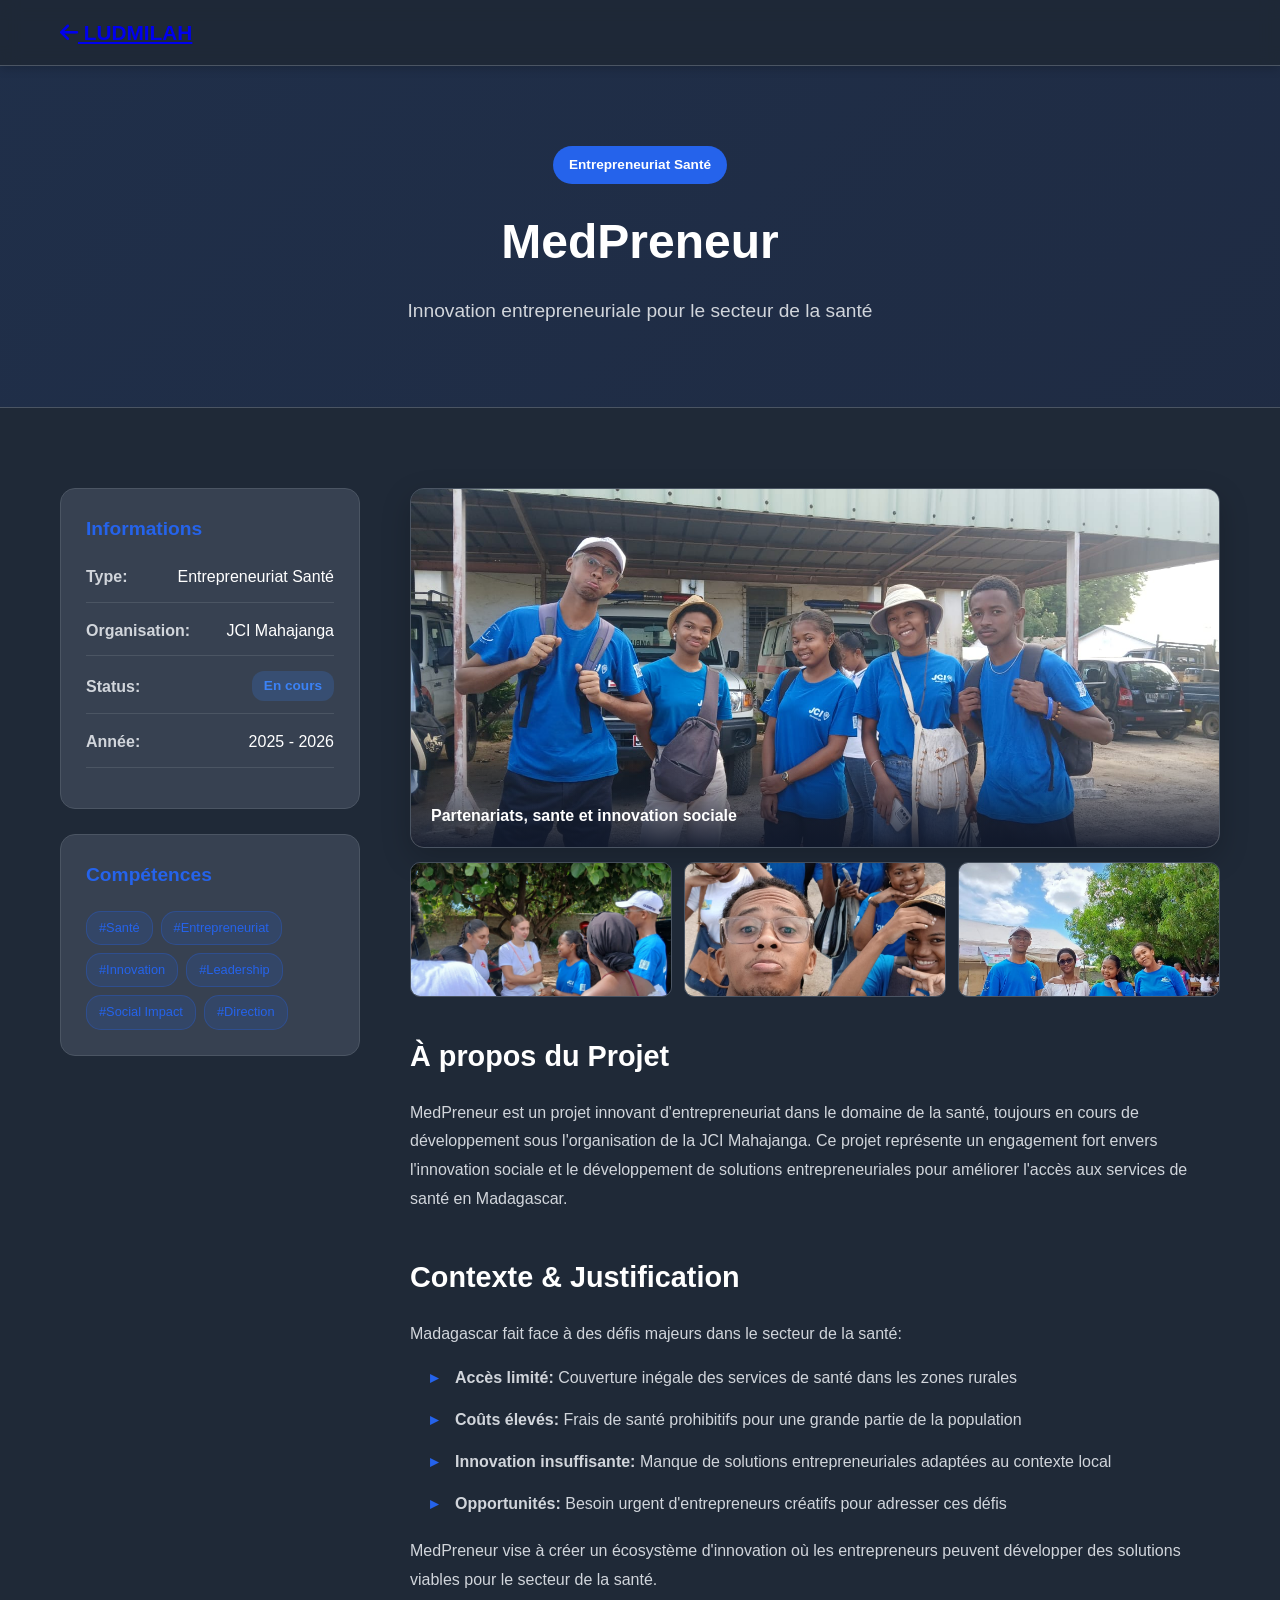
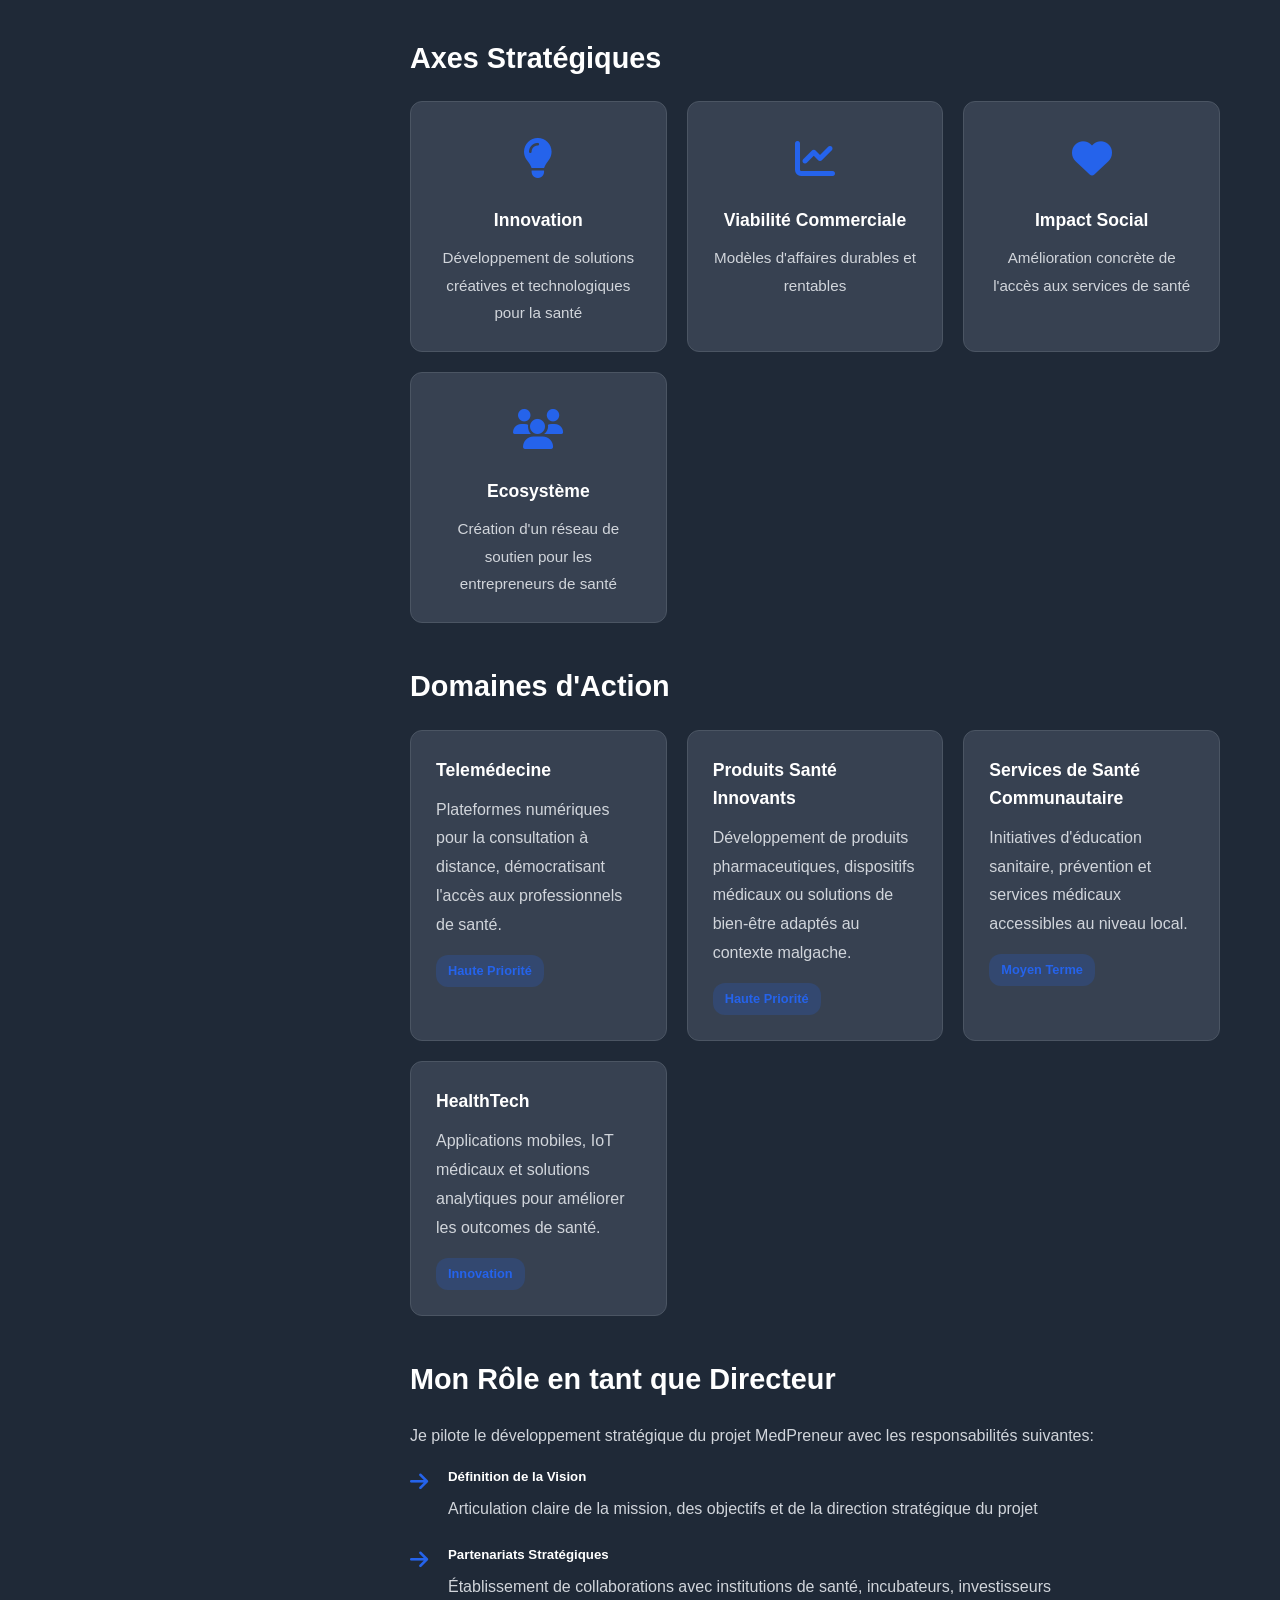
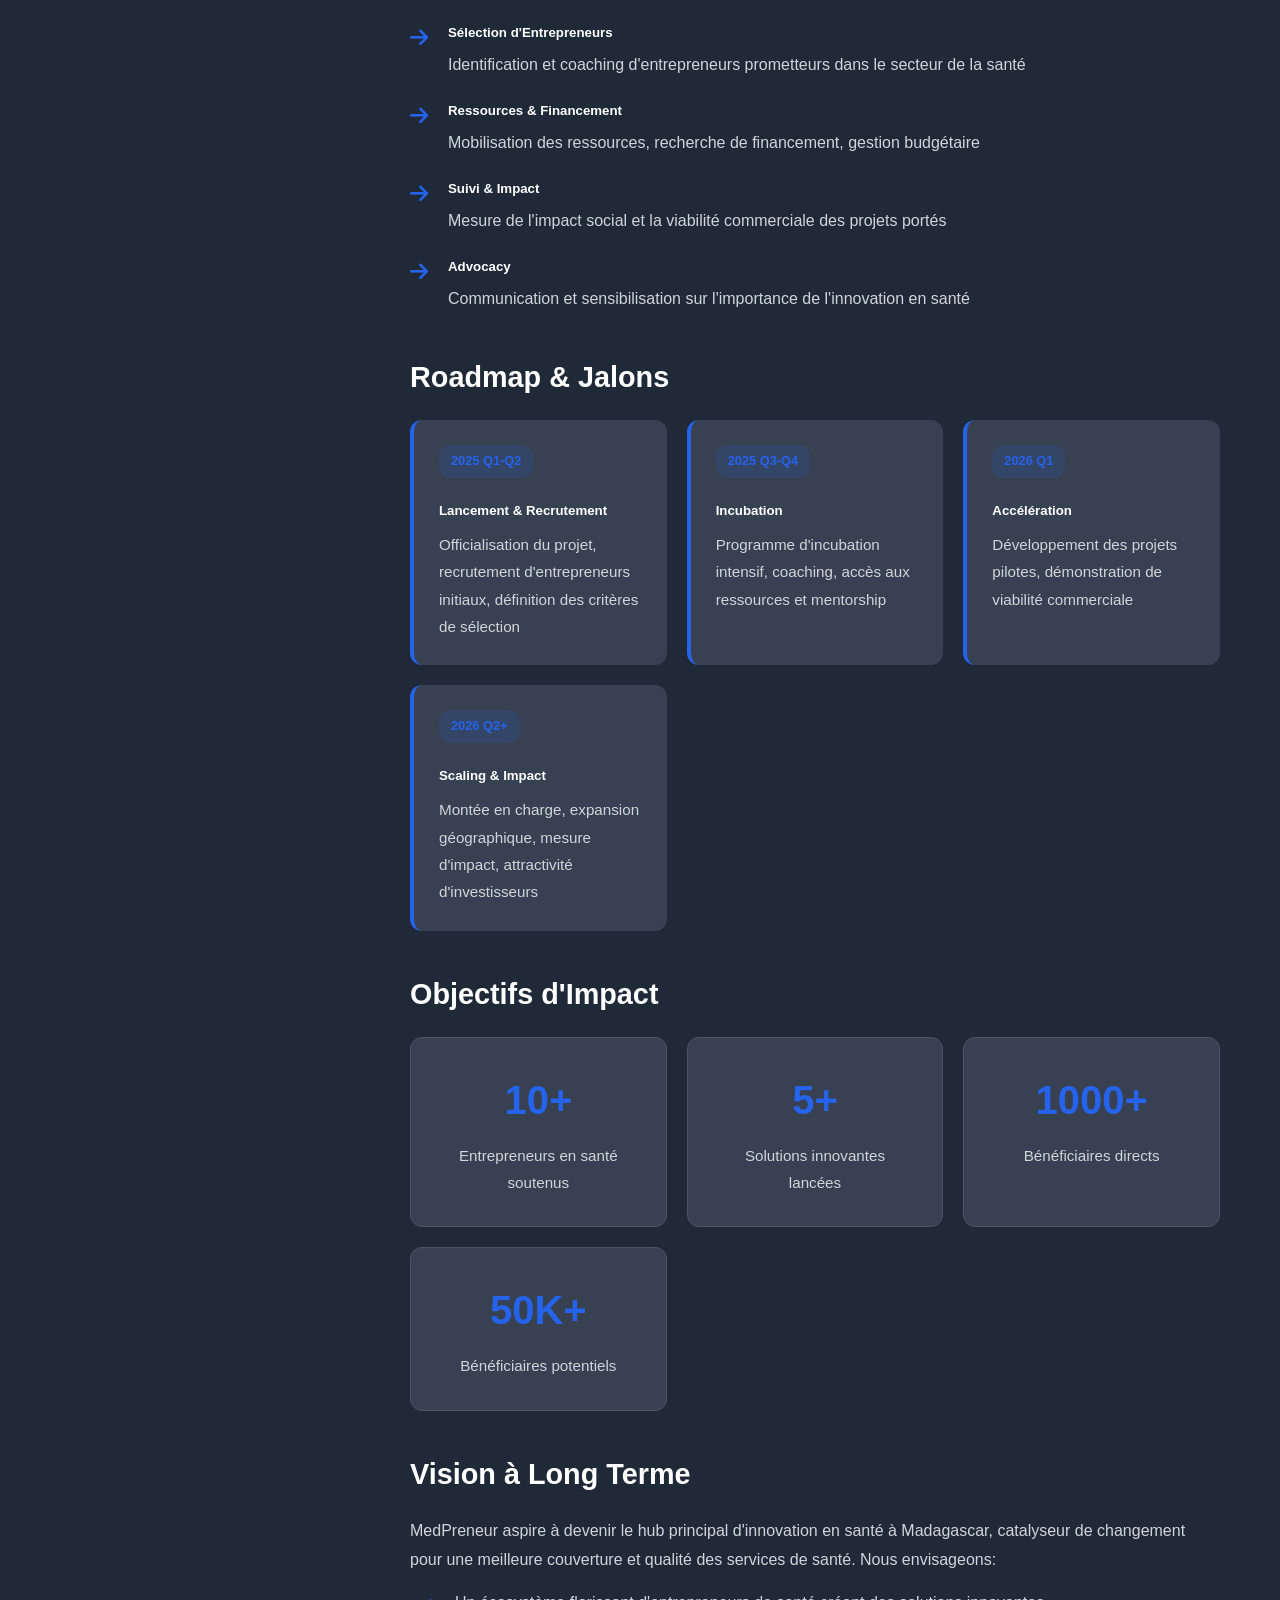
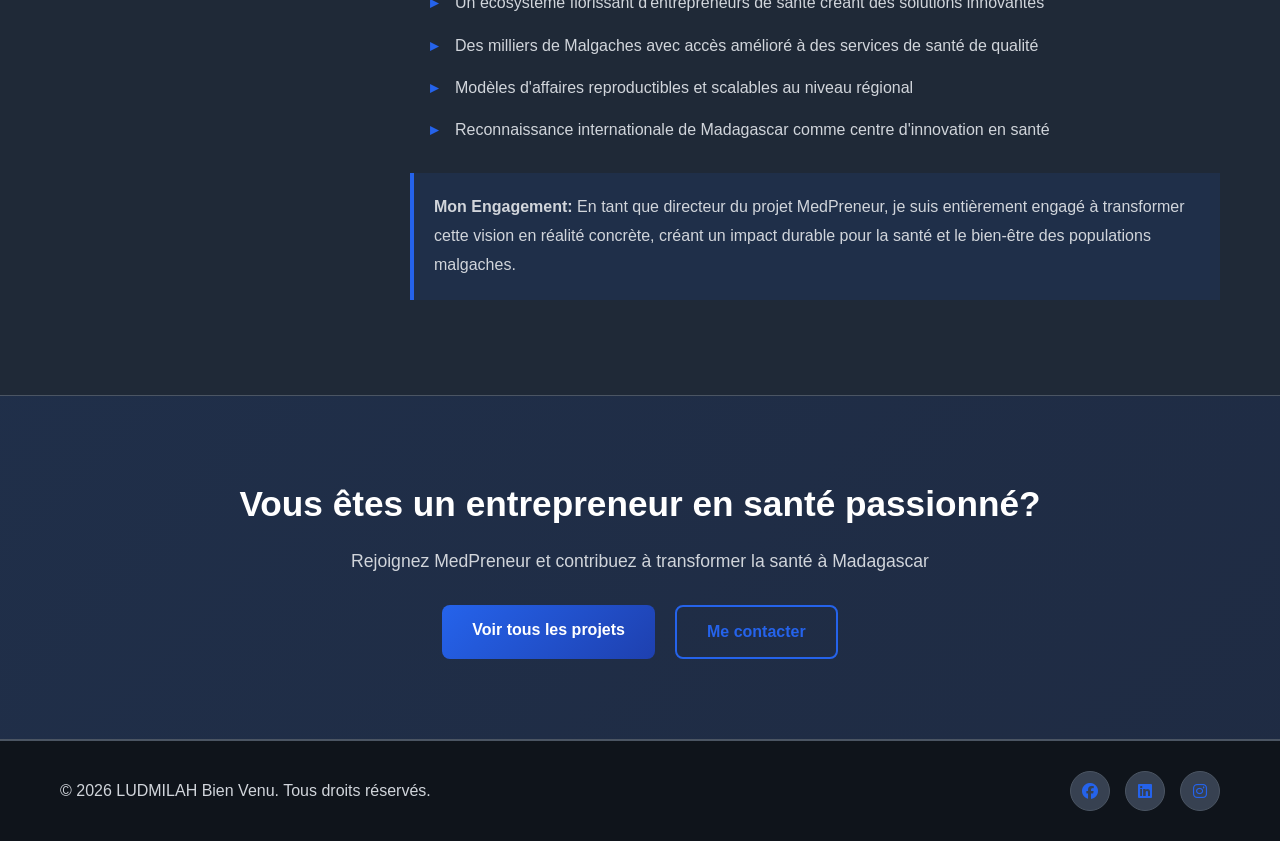
==== project-medpreneur.html @ 802a1208 "upload site" ====
<!DOCTYPE html>
<html lang="fr">
<head>
    <meta charset="UTF-8">
    <meta name="viewport" content="width=device-width, initial-scale=1.0">
    <title>MedPreneur - Portfolio LUDMILAH Bien Venu</title>
    <link rel="stylesheet" href="styles.css">
    <link rel="stylesheet" href="https://cdnjs.cloudflare.com/ajax/libs/font-awesome/6.4.0/css/all.min.css">
</head>
<body>
    <!-- Navigation -->
    <nav class="navbar">
        <div class="navbar-container">
            <div class="navbar-brand">
                <a href="index.html">
                    <i class="fas fa-arrow-left"></i>  LUDMILAH 
                </a>
            </div>
        </div>
    </nav>

    <!-- Hero Section -->
    <section class="project-hero">
        <div class="container">
            <div class="project-header">
                <span class="project-badge">Entrepreneuriat Santé</span>
                <h1>MedPreneur</h1>
                <p class="project-subtitle">Innovation entrepreneuriale pour le secteur de la santé</p>
            </div>
        </div>
    </section>

    <!-- Project Content -->
    <section class="project-content">
        <div class="container">
            <div class="project-main">
                <!-- Sidebar Info -->
                <aside class="project-sidebar">
                    <div class="project-info-card">
                        <h3>Informations</h3>
                        <div class="info-row">
                            <span class="info-label">Type:</span>
                            <span>Entrepreneuriat Santé</span>
                        </div>
                        <div class="info-row">
                            <span class="info-label">Organisation:</span>
                            <span>JCI Mahajanga</span>
                        </div>
                        <div class="info-row">
                            <span class="info-label">Status:</span>
                            <span class="status-badge">En cours</span>
                        </div>
                        <div class="info-row">
                            <span class="info-label">Année:</span>
                            <span>2025 - 2026</span>
                        </div>
                    </div>

                    <div class="project-skills">
                        <h3>Compétences</h3>
                        <div class="skills-tags">
                            <span>#Santé</span>
                            <span>#Entrepreneuriat</span>
                            <span>#Innovation</span>
                            <span>#Leadership</span>
                            <span>#Social Impact</span>
                            <span>#Direction</span>
                        </div>
                    </div>
                </aside>

                <!-- Main Content -->
                <main class="project-main-content">
                    <div class="project-visual-story">
                        <figure class="visual-feature">
                            <img src="images/projects/medpreneur-partners.jpeg" alt="Rencontre de partenaires pour le projet MedPreneur">
                            <figcaption>Partenariats, sante et innovation sociale</figcaption>
                        </figure>
                        <div class="visual-strip">
                            <img src="images/projects/medpreneur-exchange.jpeg" alt="Echange avec des partenaires pour MedPreneur">
                            <img src="images/projects/medpreneur-networking.jpeg" alt="Reseautage professionnel pour MedPreneur">
                            <img src="images/projects/medpreneur-event.jpeg" alt="Contexte evenementiel et partenaires du projet MedPreneur">
                        </div>
                    </div>
                    <h2>À propos du Projet</h2>
                    <p>
                        MedPreneur est un projet innovant d'entrepreneuriat dans le domaine de la santé, toujours en cours 
                        de développement sous l'organisation de la JCI Mahajanga. Ce projet représente un engagement fort envers 
                        l'innovation sociale et le développement de solutions entrepreneuriales pour améliorer l'accès aux services 
                        de santé en Madagascar.
                    </p>

                    <h2 style="margin-top: 40px;">Contexte & Justification</h2>
                    <p>
                        Madagascar fait face à des défis majeurs dans le secteur de la santé:
                    </p>
                    <ul class="context-list">
                        <li><strong>Accès limité:</strong> Couverture inégale des services de santé dans les zones rurales</li>
                        <li><strong>Coûts élevés:</strong> Frais de santé prohibitifs pour une grande partie de la population</li>
                        <li><strong>Innovation insuffisante:</strong> Manque de solutions entrepreneuriales adaptées au contexte local</li>
                        <li><strong>Opportunités:</strong> Besoin urgent d'entrepreneurs créatifs pour adresser ces défis</li>
                    </ul>

                    <p style="margin-top: 20px;">
                        MedPreneur vise à créer un écosystème d'innovation où les entrepreneurs peuvent développer des solutions 
                        viables pour le secteur de la santé.
                    </p>

                    <h2 style="margin-top: 40px;">Axes Stratégiques</h2>
                    <div class="strategic-pillars">
                        <div class="pillar">
                            <div class="pillar-icon">
                                <i class="fas fa-lightbulb"></i>
                            </div>
                            <h4>Innovation</h4>
                            <p>Développement de solutions créatives et technologiques pour la santé</p>
                        </div>
                        <div class="pillar">
                            <div class="pillar-icon">
                                <i class="fas fa-chart-line"></i>
                            </div>
                            <h4>Viabilité Commerciale</h4>
                            <p>Modèles d'affaires durables et rentables</p>
                        </div>
                        <div class="pillar">
                            <div class="pillar-icon">
                                <i class="fas fa-heart"></i>
                            </div>
                            <h4>Impact Social</h4>
                            <p>Amélioration concrète de l'accès aux services de santé</p>
                        </div>
                        <div class="pillar">
                            <div class="pillar-icon">
                                <i class="fas fa-users"></i>
                            </div>
                            <h4>Ecosystème</h4>
                            <p>Création d'un réseau de soutien pour les entrepreneurs de santé</p>
                        </div>
                    </div>

                    <h2 style="margin-top: 40px;">Domaines d'Action</h2>
                    <div class="action-areas">
                        <div class="area-card">
                            <h4>Telemédecine</h4>
                            <p>
                                Plateformes numériques pour la consultation à distance, démocratisant l'accès aux 
                                professionnels de santé.
                            </p>
                            <span class="priority">Haute Priorité</span>
                        </div>
                        <div class="area-card">
                            <h4>Produits Santé Innovants</h4>
                            <p>
                                Développement de produits pharmaceutiques, dispositifs médicaux ou solutions de bien-être 
                                adaptés au contexte malgache.
                            </p>
                            <span class="priority">Haute Priorité</span>
                        </div>
                        <div class="area-card">
                            <h4>Services de Santé Communautaire</h4>
                            <p>
                                Initiatives d'éducation sanitaire, prévention et services médicaux accessibles au niveau local.
                            </p>
                            <span class="priority">Moyen Terme</span>
                        </div>
                        <div class="area-card">
                            <h4>HealthTech</h4>
                            <p>
                                Applications mobiles, IoT médicaux et solutions analytiques pour améliorer les outcomes de santé.
                            </p>
                            <span class="priority">Innovation</span>
                        </div>
                    </div>

                    <h2 style="margin-top: 40px;">Mon Rôle en tant que Directeur</h2>
                    <p>
                        Je pilote le développement stratégique du projet MedPreneur avec les responsabilités suivantes:
                    </p>
                    <div class="responsibility-list">
                        <div class="responsibility-item">
                            <i class="fas fa-arrow-right"></i>
                            <div>
                                <h5>Définition de la Vision</h5>
                                <p>Articulation claire de la mission, des objectifs et de la direction stratégique du projet</p>
                            </div>
                        </div>
                        <div class="responsibility-item">
                            <i class="fas fa-arrow-right"></i>
                            <div>
                                <h5>Partenariats Stratégiques</h5>
                                <p>Établissement de collaborations avec institutions de santé, incubateurs, investisseurs</p>
                            </div>
                        </div>
                        <div class="responsibility-item">
                            <i class="fas fa-arrow-right"></i>
                            <div>
                                <h5>Sélection d'Entrepreneurs</h5>
                                <p>Identification et coaching d'entrepreneurs prometteurs dans le secteur de la santé</p>
                            </div>
                        </div>
                        <div class="responsibility-item">
                            <i class="fas fa-arrow-right"></i>
                            <div>
                                <h5>Ressources & Financement</h5>
                                <p>Mobilisation des ressources, recherche de financement, gestion budgétaire</p>
                            </div>
                        </div>
                        <div class="responsibility-item">
                            <i class="fas fa-arrow-right"></i>
                            <div>
                                <h5>Suivi & Impact</h5>
                                <p>Mesure de l'impact social et la viabilité commerciale des projets portés</p>
                            </div>
                        </div>
                        <div class="responsibility-item">
                            <i class="fas fa-arrow-right"></i>
                            <div>
                                <h5>Advocacy</h5>
                                <p>Communication et sensibilisation sur l'importance de l'innovation en santé</p>
                            </div>
                        </div>
                    </div>

                    <h2 style="margin-top: 40px;">Roadmap & Jalons</h2>
                    <div class="roadmap-timeline">
                        <div class="roadmap-item">
                            <span class="roadmap-period">2025 Q1-Q2</span>
                            <h5>Lancement & Recrutement</h5>
                            <p>Officialisation du projet, recrutement d'entrepreneurs initiaux, définition des critères de sélection</p>
                        </div>
                        <div class="roadmap-item">
                            <span class="roadmap-period">2025 Q3-Q4</span>
                            <h5>Incubation</h5>
                            <p>Programme d'incubation intensif, coaching, accès aux ressources et mentorship</p>
                        </div>
                        <div class="roadmap-item">
                            <span class="roadmap-period">2026 Q1</span>
                            <h5>Accélération</h5>
                            <p>Développement des projets pilotes, démonstration de viabilité commerciale</p>
                        </div>
                        <div class="roadmap-item">
                            <span class="roadmap-period">2026 Q2+</span>
                            <h5>Scaling & Impact</h5>
                            <p>Montée en charge, expansion géographique, mesure d'impact, attractivité d'investisseurs</p>
                        </div>
                    </div>

                    <h2 style="margin-top: 40px;">Objectifs d'Impact</h2>
                    <div class="impact-metrics">
                        <div class="metric">
                            <div class="metric-number">10+</div>
                            <p>Entrepreneurs en santé soutenus</p>
                        </div>
                        <div class="metric">
                            <div class="metric-number">5+</div>
                            <p>Solutions innovantes lancées</p>
                        </div>
                        <div class="metric">
                            <div class="metric-number">1000+</div>
                            <p>Bénéficiaires directs</p>
                        </div>
                        <div class="metric">
                            <div class="metric-number">50K+</div>
                            <p>Bénéficiaires potentiels</p>
                        </div>
                    </div>

                    <h2 style="margin-top: 40px;">Vision à Long Terme</h2>
                    <p>
                        MedPreneur aspire à devenir le hub principal d'innovation en santé à Madagascar, catalyseur de changement 
                        pour une meilleure couverture et qualité des services de santé. Nous envisageons:
                    </p>
                    <ul class="vision-list">
                        <li>Un écosystème florissant d'entrepreneurs de santé créant des solutions innovantes</li>
                        <li>Des milliers de Malgaches avec accès amélioré à des services de santé de qualité</li>
                        <li>Modèles d'affaires reproductibles et scalables au niveau régional</li>
                        <li>Reconnaissance internationale de Madagascar comme centre d'innovation en santé</li>
                    </ul>

                    <p style="margin-top: 30px; padding: 20px; background: rgba(37, 99, 235, 0.1); border-left: 4px solid #2563eb;">
                        <strong>Mon Engagement:</strong> En tant que directeur du projet MedPreneur, je suis entièrement 
                        engagé à transformer cette vision en réalité concrète, créant un impact durable pour la santé 
                        et le bien-être des populations malgaches.
                    </p>
                </main>
            </div>
        </div>
    </section>

    <!-- Call to Action -->
    <section class="cta-section">
        <div class="container">
            <h2>Vous êtes un entrepreneur en santé passionné?</h2>
            <p>Rejoignez MedPreneur et contribuez à transformer la santé à Madagascar</p>
            <div class="cta-buttons">
                <a href="index.html#projects" class="btn btn-primary">Voir tous les projets</a>
                <a href="index.html#contact" class="btn btn-secondary">Me contacter</a>
            </div>
        </div>
    </section>

    <!-- Footer -->
    <footer class="footer">
        <div class="container">
            <p>&copy; 2026 LUDMILAH Bien Venu. Tous droits réservés.</p>
            <div class="footer-socials">
                <a href="https://facebook.com" target="_blank"><i class="fab fa-facebook"></i></a>
                <a href="https://linkedin.com" target="_blank"><i class="fab fa-linkedin"></i></a>
                <a href="https://instagram.com" target="_blank"><i class="fab fa-instagram"></i></a>
            </div>
        </div>
    </section>

    <script src="script.js"></script>
</body>
</html>
---- styles.css ----
/* ===== Variables CSS ===== */
:root {
    --primary-color: #2563eb;
    --secondary-color: #1e40af;
    --accent-color: #3b82f6;
    --dark-bg: #1f2937;
    --card-bg: #374151;
    --light-bg: #f3f4f6;
    --text-primary: #ffffff;
    --text-secondary: #d1d5db;
    --border-color: #4b5563;
    --shadow: 0 10px 30px rgba(0, 0, 0, 0.2);
}

/* ===== Reset & Global Styles ===== */
* {
    margin: 0;
    padding: 0;
    box-sizing: border-box;
}

html {
    scroll-behavior: smooth;
}

body {
    font-family: 'Segoe UI', Tahoma, Geneva, Verdana, sans-serif;
    background-color: var(--dark-bg);
    color: var(--text-primary);
    line-height: 1.6;
}

.container {
    max-width: 1200px;
    margin: 0 auto;
    padding: 0 20px;
}

/* ===== Navbar ===== */
.navbar {
    position: sticky;
    top: 0;
    background: rgba(31, 41, 55, 0.95);
    backdrop-filter: blur(10px);
    border-bottom: 1px solid var(--border-color);
    z-index: 1000;
    box-shadow: 0 2px 10px rgba(0, 0, 0, 0.2);
}

.navbar-container {
    max-width: 1200px;
    margin: 0 auto;
    padding: 1rem 20px;
    display: flex;
    justify-content: space-between;
    align-items: center;
}

.navbar-brand {
    display: flex;
    align-items: center;
    gap: 10px;
    font-size: 1.3rem;
    font-weight: 700;
    color: var(--text-primary);
    text-decoration: none;
}

.logo {
    width: 40px;
    height: 40px;
    border-radius: 50%;
    background: linear-gradient(135deg, var(--primary-color), var(--secondary-color));
}

.nav-menu {
    display: flex;
    list-style: none;
    gap: 2rem;
}

.nav-link {
    color: var(--text-secondary);
    text-decoration: none;
    transition: color 0.3s ease;
    font-weight: 500;
}

.nav-link:hover {
    color: var(--primary-color);
}

.hamburger {
    display: none;
    flex-direction: column;
    background: none;
    border: none;
    cursor: pointer;
    gap: 5px;
}

.hamburger span {
    width: 25px;
    height: 3px;
    background-color: var(--text-primary);
    border-radius: 2px;
    transition: 0.3s;
}

/* ===== Hero Section ===== */
.hero {
    padding: 100px 20px;
    background: linear-gradient(135deg, rgba(37, 99, 235, 0.1), rgba(30, 64, 175, 0.1));
    border-bottom: 1px solid var(--border-color);
}

.hero-container {
    max-width: 1200px;
    margin: 0 auto;
    display: grid;
    grid-template-columns: 1fr 1fr;
    gap: 40px;
    align-items: center;
}

.hero-content h1 {
    font-size: 3.5rem;
    font-weight: 700;
    margin-bottom: 15px;
    background: linear-gradient(135deg, var(--primary-color), var(--secondary-color));
    -webkit-background-clip: text;
    -webkit-text-fill-color: transparent;
    background-clip: text;
}

.hero-subtitle {
    font-size: 1.3rem;
    color: var(--text-secondary);
    margin-bottom: 30px;
}

.hero-image img {
    width: 100%;
    max-width: 400px;
    border-radius: 20px;
    box-shadow: var(--shadow);
    border: 2px solid var(--border-color);
}

/* ===== Buttons ===== */
.btn {
    padding: 12px 30px;
    border: none;
    border-radius: 8px;
    font-size: 1rem;
    font-weight: 600;
    cursor: pointer;
    transition: all 0.3s ease;
    display: inline-block;
    text-decoration: none;
}

.btn-primary {
    background: linear-gradient(135deg, var(--primary-color), var(--secondary-color));
    color: white;
}

.btn-primary:hover {
    transform: translateY(-3px);
    box-shadow: 0 10px 20px rgba(168, 85, 247, 0.3);
}

.btn-secondary {
    background: transparent;
    border: 2px solid var(--primary-color);
    color: var(--primary-color);
}

.btn-secondary:hover {
    background: var(--primary-color);
    color: white;
}

/* ===== About Section ===== */
.about {
    padding: 80px 20px;
    background-color: var(--dark-bg);
}

.about-wrapper {
    display: grid;
    grid-template-columns: 1fr 1fr;
    gap: 50px;
    align-items: center;
}

.section-title {
    font-size: 2.5rem;
    font-weight: 700;
    margin-bottom: 30px;
    background: linear-gradient(135deg, var(--primary-color), var(--secondary-color));
    -webkit-background-clip: text;
    -webkit-text-fill-color: transparent;
    background-clip: text;
}

.about-text {
    color: var(--text-secondary);
    margin-bottom: 20px;
    font-size: 1.05rem;
    line-height: 1.8;
}

.contact-info {
    margin: 30px 0;
}

.info-item {
    display: flex;
    align-items: center;
    gap: 15px;
    margin-bottom: 15px;
    color: var(--text-secondary);
}

.info-item i {
    font-size: 1.3rem;
    color: var(--primary-color);
    width: 30px;
}

.social-links {
    display: flex;
    gap: 15px;
    margin-top: 30px;
}

.social-links a {
    width: 50px;
    height: 50px;
    border-radius: 50%;
    background: var(--card-bg);
    display: flex;
    align-items: center;
    justify-content: center;
    color: var(--primary-color);
    text-decoration: none;
    border: 2px solid var(--border-color);
    transition: all 0.3s ease;
    font-size: 1.2rem;
}

.social-links a:hover {
    background: var(--primary-color);
    color: white;
    border-color: var(--primary-color);
    transform: translateY(-5px);
}

.about-image img {
    width: 100%;
    border-radius: 20px;
    box-shadow: var(--shadow);
    border: 2px solid var(--border-color);
}

/* ===== Experience Section ===== */
.experience {
    padding: 80px 20px;
    background: linear-gradient(135deg, rgba(37, 99, 235, 0.05), rgba(30, 64, 175, 0.05));
    border-top: 1px solid var(--border-color);
    border-bottom: 1px solid var(--border-color);
}

.experience-grid {
    display: grid;
    grid-template-columns: repeat(auto-fit, minmax(350px, 1fr));
    gap: 30px;
}

.experience-card {
    background: var(--card-bg);
    padding: 30px;
    border-radius: 15px;
    border: 1px solid var(--border-color);
    transition: all 0.3s ease;
}

.experience-card:hover {
    transform: translateY(-10px);
    box-shadow: var(--shadow);
    border-color: var(--primary-color);
}

.experience-header {
    display: flex;
    justify-content: space-between;
    align-items: flex-start;
    margin-bottom: 15px;
}

.experience-card h3 {
    font-size: 1.3rem;
    margin-bottom: 10px;
}

.badge {
    background: var(--primary-color);
    color: white;
    padding: 5px 12px;
    border-radius: 20px;
    font-size: 0.85rem;
    font-weight: 600;
}

.experience-description {
    color: var(--text-secondary);
    margin-bottom: 20px;
    line-height: 1.6;
}

.section-intro {
    max-width: 780px;
    color: var(--text-secondary);
    margin: -12px 0 42px;
    font-size: 1.05rem;
    line-height: 1.8;
}

.experience-timeline {
    position: relative;
    display: grid;
    gap: 24px;
    padding-left: 30px;
}

.experience-timeline::before {
    content: '';
    position: absolute;
    top: 12px;
    bottom: 12px;
    left: 24px;
    width: 2px;
    background: linear-gradient(180deg, var(--primary-color), rgba(59, 130, 246, 0.1));
}

.timeline-card {
    position: relative;
    display: grid;
    grid-template-columns: 58px 1fr;
    gap: 22px;
    align-items: start;
}

.timeline-icon {
    width: 58px;
    height: 58px;
    border-radius: 16px;
    display: flex;
    align-items: center;
    justify-content: center;
    color: white;
    background: linear-gradient(135deg, var(--primary-color), var(--secondary-color));
    border: 1px solid rgba(255, 255, 255, 0.16);
    box-shadow: 0 12px 28px rgba(37, 99, 235, 0.24);
    position: relative;
    z-index: 1;
}

.timeline-icon i {
    font-size: 1.25rem;
}

.timeline-body {
    background: linear-gradient(145deg, rgba(55, 65, 81, 0.98), rgba(31, 41, 55, 0.92));
    border: 1px solid rgba(255, 255, 255, 0.08);
    border-radius: 14px;
    padding: 26px;
    box-shadow: 0 18px 44px rgba(0, 0, 0, 0.18);
    transition: transform 0.3s ease, border-color 0.3s ease, box-shadow 0.3s ease;
}

.timeline-card.featured .timeline-body {
    border-color: rgba(59, 130, 246, 0.45);
    background: linear-gradient(145deg, rgba(37, 99, 235, 0.18), rgba(55, 65, 81, 0.96));
}

.timeline-card:hover .timeline-body {
    transform: translateY(-6px);
    border-color: var(--primary-color);
    box-shadow: var(--shadow);
}

.timeline-topline {
    display: flex;
    align-items: center;
    justify-content: space-between;
    gap: 12px;
    flex-wrap: wrap;
    margin-bottom: 12px;
}

.timeline-body h3 {
    font-size: 1.28rem;
    margin-bottom: 10px;
    color: var(--text-primary);
}

.timeline-body p {
    color: var(--text-secondary);
    margin-bottom: 14px;
}

.timeline-body ul {
    list-style: none;
    display: grid;
    gap: 9px;
}

.timeline-body li {
    color: var(--text-secondary);
    padding-left: 24px;
    position: relative;
}

.timeline-body li::before {
    content: '';
    position: absolute;
    left: 0;
    top: 10px;
    width: 8px;
    height: 8px;
    border-radius: 50%;
    background: var(--primary-color);
    box-shadow: 0 0 0 4px rgba(37, 99, 235, 0.14);
}

.leadership-panel {
    margin-top: 46px;
    padding: 30px;
    border-radius: 16px;
    background: linear-gradient(135deg, rgba(15, 23, 42, 0.45), rgba(37, 99, 235, 0.12));
    border: 1px solid rgba(255, 255, 255, 0.08);
}

.panel-heading {
    display: flex;
    justify-content: space-between;
    align-items: end;
    gap: 24px;
    margin-bottom: 24px;
}

.eyebrow {
    display: inline-block;
    color: var(--primary-color);
    font-size: 0.82rem;
    font-weight: 800;
    text-transform: uppercase;
    letter-spacing: 0.06em;
    margin-bottom: 8px;
}

.panel-heading h3 {
    font-size: 1.55rem;
    color: var(--text-primary);
}

.leadership-cards {
    display: grid;
    grid-template-columns: repeat(auto-fit, minmax(260px, 1fr));
    gap: 18px;
}

.leadership-item {
    background: rgba(55, 65, 81, 0.86);
    border: 1px solid var(--border-color);
    border-radius: 14px;
    padding: 24px;
    transition: transform 0.3s ease, border-color 0.3s ease, background 0.3s ease;
}

.leadership-item:hover {
    transform: translateY(-6px);
    border-color: var(--primary-color);
    background: rgba(55, 65, 81, 1);
}

.leadership-item i {
    color: var(--primary-color);
    font-size: 1.7rem;
    margin-bottom: 16px;
}

.leadership-item span {
    display: inline-block;
    color: var(--accent-color);
    font-weight: 700;
    font-size: 0.86rem;
    margin-bottom: 8px;
}

.leadership-item h4 {
    color: var(--text-primary);
    font-size: 1.05rem;
    margin-bottom: 10px;
}

.leadership-item p {
    color: var(--text-secondary);
    font-size: 0.95rem;
}

.skills {
    display: flex;
    flex-wrap: wrap;
    gap: 8px;
}

.skill {
    background: rgba(168, 85, 247, 0.1);
    color: var(--primary-color);
    padding: 6px 12px;
    border-radius: 20px;
    font-size: 0.85rem;
    border: 1px solid rgba(168, 85, 247, 0.3);
}

/* ===== Projects Section ===== */
.projects {
    padding: 80px 20px;
    background-color: var(--dark-bg);
}

.projects-grid {
    display: grid;
    grid-template-columns: repeat(auto-fit, minmax(350px, 1fr));
    gap: 30px;
}

.project-card {
    background: var(--card-bg);
    border-radius: 15px;
    overflow: hidden;
    border: 1px solid var(--border-color);
    transition: all 0.3s ease;
}

.project-card:hover {
    transform: translateY(-10px);
    box-shadow: var(--shadow);
    border-color: var(--primary-color);
}

.project-media {
    padding: 14px 14px 0;
}

.project-image {
    position: relative;
    width: 100%;
    overflow: hidden;
    margin: 0;
    border-radius: 12px;
    background: rgba(15, 23, 42, 0.55);
}

.project-image-main {
    height: 220px;
}

.project-image img,
.project-gallery img {
    width: 100%;
    height: 100%;
    object-fit: cover;
    transition: transform 0.3s ease;
}

.project-image figcaption {
    position: absolute;
    left: 0;
    right: 0;
    bottom: 0;
    padding: 38px 16px 14px;
    background: linear-gradient(180deg, transparent, rgba(15, 23, 42, 0.9));
    color: #fff;
    font-size: 0.85rem;
    font-weight: 700;
    letter-spacing: 0;
}

.project-gallery {
    display: grid;
    grid-template-columns: repeat(2, minmax(0, 1fr));
    gap: 10px;
    margin-top: 10px;
}

.project-gallery img {
    display: block;
    height: 84px;
    border-radius: 10px;
    border: 1px solid rgba(255, 255, 255, 0.12);
}

.project-card:hover .project-image img,
.project-card:hover .project-gallery img {
    transform: scale(1.05);
}

.project-card .project-content {
    padding: 25px;
}

.project-content h3 {
    font-size: 1.5rem;
    margin-bottom: 8px;
}

.project-category {
    color: var(--primary-color);
    font-size: 0.9rem;
    font-weight: 600;
    margin-bottom: 12px;
}

.project-description {
    color: var(--text-secondary);
    margin-bottom: 15px;
    line-height: 1.6;
}

.project-tags {
    display: flex;
    flex-wrap: wrap;
    gap: 8px;
    margin-bottom: 15px;
}

.project-tags span {
    background: rgba(168, 85, 247, 0.1);
    color: var(--primary-color);
    padding: 5px 10px;
    border-radius: 15px;
    font-size: 0.8rem;
    border: 1px solid rgba(168, 85, 247, 0.3);
}

/* ===== Skills Section ===== */
.skills-section {
    padding: 80px 20px;
    background: linear-gradient(135deg, rgba(37, 99, 235, 0.05), rgba(30, 64, 175, 0.05));
    border-top: 1px solid var(--border-color);
}

.skills-grid {
    display: grid;
    grid-template-columns: repeat(auto-fit, minmax(250px, 1fr));
    gap: 30px;
}

.premium-skills {
    display: grid;
    grid-template-columns: repeat(auto-fit, minmax(240px, 1fr));
    gap: 20px;
}

.skill-category {
    background: var(--card-bg);
    padding: 25px;
    border-radius: 15px;
    border: 1px solid var(--border-color);
    transition: all 0.3s ease;
}

.skill-category:hover {
    transform: translateY(-5px);
    border-color: var(--primary-color);
    box-shadow: 0 16px 36px rgba(0, 0, 0, 0.18);
}

.skill-category > i {
    width: 46px;
    height: 46px;
    border-radius: 14px;
    display: flex;
    align-items: center;
    justify-content: center;
    color: white;
    background: linear-gradient(135deg, var(--primary-color), var(--secondary-color));
    margin-bottom: 16px;
    font-size: 1.1rem;
}

.skill-category h3 {
    color: var(--primary-color);
    margin-bottom: 15px;
    font-size: 1.2rem;
}

.skill-category p {
    color: var(--text-secondary);
    line-height: 1.7;
}

.skill-category ul {
    list-style: none;
}

.skill-category li {
    color: var(--text-secondary);
    margin-bottom: 10px;
    padding-left: 20px;
    position: relative;
}

.skill-category li:before {
    content: "✓";
    position: absolute;
    left: 0;
    color: var(--primary-color);
    font-weight: bold;
}

/* ===== Contact Section ===== */
.contact {
    padding: 80px 20px;
    background: linear-gradient(135deg, rgba(37, 99, 235, 0.1), rgba(30, 64, 175, 0.1));
    border-top: 1px solid var(--border-color);
}

.contact-wrapper {
    display: grid;
    grid-template-columns: 1fr 1fr;
    gap: 40px;
}

.contact-info-box {
    background: var(--card-bg);
    padding: 30px;
    border-radius: 15px;
    border: 1px solid var(--border-color);
}

.contact-info-box h3 {
    font-size: 1.5rem;
    margin-bottom: 25px;
    color: var(--text-primary);
}

.contact-item {
    display: flex;
    gap: 15px;
    margin-bottom: 25px;
}

.contact-item i {
    font-size: 1.5rem;
    color: var(--primary-color);
    width: 40px;
    text-align: center;
    flex-shrink: 0;
}

.contact-item h4 {
    color: var(--text-primary);
    margin-bottom: 5px;
}

.contact-item p {
    color: var(--text-secondary);
}

.contact-item a {
    color: var(--primary-color);
    text-decoration: none;
    transition: color 0.3s ease;
}

.contact-item a:hover {
    color: var(--secondary-color);
}

.contact-form {
    display: flex;
    flex-direction: column;
    gap: 15px;
}

.contact-form input,
.contact-form textarea {
    padding: 15px;
    background: var(--card-bg);
    border: 1px solid var(--border-color);
    border-radius: 8px;
    color: var(--text-primary);
    font-family: inherit;
    transition: border-color 0.3s ease;
}

.contact-form input:focus,
.contact-form textarea:focus {
    outline: none;
    border-color: var(--primary-color);
}

.contact-form ::placeholder {
    color: var(--text-secondary);
}

/* ===== Footer ===== */
.footer {
    background-color: rgba(0, 0, 0, 0.5);
    border-top: 1px solid var(--border-color);
    padding: 30px 20px;
    text-align: center;
}

.footer .container {
    display: flex;
    justify-content: space-between;
    align-items: center;
    flex-wrap: wrap;
    gap: 20px;
}

.footer p {
    color: var(--text-secondary);
}

.footer-socials {
    display: flex;
    gap: 15px;
}

.footer-socials a {
    width: 40px;
    height: 40px;
    border-radius: 50%;
    background: var(--card-bg);
    display: flex;
    align-items: center;
    justify-content: center;
    color: var(--primary-color);
    text-decoration: none;
    border: 1px solid var(--border-color);
    transition: all 0.3s ease;
}

.footer-socials a:hover {
    background: var(--primary-color);
    color: white;
    border-color: var(--primary-color);
}

/* ===== PROJECT DETAIL PAGES ===== */

.project-hero {
    padding: 80px 20px;
    background: linear-gradient(135deg, rgba(37, 99, 235, 0.1), rgba(30, 64, 175, 0.1));
    border-bottom: 1px solid var(--border-color);
}

.project-header {
    text-align: center;
}

.project-badge {
    display: inline-block;
    background: var(--primary-color);
    color: white;
    padding: 8px 16px;
    border-radius: 20px;
    font-size: 0.85rem;
    font-weight: 600;
    margin-bottom: 20px;
}

.project-header h1 {
    font-size: 3rem;
    margin-bottom: 15px;
    color: var(--text-primary);
}

.project-subtitle {
    font-size: 1.2rem;
    color: var(--text-secondary);
}

.project-content {
    padding: 80px 20px;
}

.project-main {
    display: grid;
    grid-template-columns: 300px 1fr;
    gap: 50px;
}

.project-sidebar {
    position: sticky;
    top: 100px;
    height: fit-content;
}

.project-info-card,
.project-skills {
    background: var(--card-bg);
    padding: 25px;
    border-radius: 15px;
    border: 1px solid var(--border-color);
    margin-bottom: 25px;
}

.project-info-card h3,
.project-skills h3 {
    font-size: 1.2rem;
    margin-bottom: 20px;
    color: var(--primary-color);
}

.info-row {
    display: flex;
    justify-content: space-between;
    align-items: center;
    margin-bottom: 15px;
    padding-bottom: 12px;
    border-bottom: 1px solid var(--border-color);
}

.info-label {
    font-weight: 600;
    color: var(--text-secondary);
}

.status-badge {
    background: rgba(59, 130, 246, 0.2);
    color: var(--accent-color);
    padding: 4px 12px;
    border-radius: 12px;
    font-size: 0.85rem;
    font-weight: 600;
}

.status-badge.success {
    background: rgba(34, 197, 94, 0.2);
    color: #22c55e;
}

.achievement {
    color: #fbbf24;
    font-weight: 700;
}

.skills-tags {
    display: flex;
    flex-wrap: wrap;
    gap: 8px;
}

.skills-tags span {
    background: rgba(37, 99, 235, 0.15);
    color: var(--primary-color);
    padding: 6px 12px;
    border-radius: 15px;
    font-size: 0.8rem;
    border: 1px solid rgba(37, 99, 235, 0.3);
}

.project-main-content {
    color: var(--text-secondary);
}

.project-main-content h2 {
    font-size: 1.8rem;
    color: var(--text-primary);
    margin-bottom: 20px;
    margin-top: 0;
}

.project-main-content p {
    margin-bottom: 15px;
    line-height: 1.8;
}

.project-main-content ul {
    margin-left: 20px;
    margin-bottom: 20px;
}

.project-main-content li {
    margin-bottom: 12px;
    line-height: 1.7;
}

.project-visual-story {
    display: grid;
    gap: 14px;
    margin-bottom: 36px;
}

.visual-feature {
    position: relative;
    height: 360px;
    margin: 0;
    overflow: hidden;
    border-radius: 14px;
    border: 1px solid var(--border-color);
    background: var(--card-bg);
    box-shadow: var(--shadow);
}

.visual-feature img,
.visual-strip img {
    width: 100%;
    height: 100%;
    object-fit: cover;
    display: block;
}

.visual-feature figcaption {
    position: absolute;
    left: 0;
    right: 0;
    bottom: 0;
    padding: 42px 20px 18px;
    background: linear-gradient(180deg, transparent, rgba(15, 23, 42, 0.92));
    color: white;
    font-weight: 700;
}

.visual-strip {
    display: grid;
    grid-template-columns: repeat(3, minmax(0, 1fr));
    gap: 12px;
}

.visual-strip img {
    height: 135px;
    border-radius: 10px;
    border: 1px solid var(--border-color);
}

.achievement-banner {
    background: linear-gradient(135deg, rgba(37, 99, 235, 0.2), rgba(59, 130, 246, 0.2));
    border-left: 5px solid var(--primary-color);
    padding: 25px;
    border-radius: 10px;
    margin-bottom: 40px;
    display: flex;
    align-items: center;
    gap: 20px;
}

.achievement-banner i {
    font-size: 2.5rem;
    color: var(--primary-color);
}

.achievement-banner h2 {
    margin: 0;
    font-size: 1.5rem;
}

.objectives-list,
.context-list,
.learning-list,
.vision-list,
.role-list {
    margin-left: 0;
    list-style: none;
}

.objectives-list li,
.context-list li,
.learning-list li,
.vision-list li,
.role-list li {
    margin-left: 0;
    padding-left: 25px;
    position: relative;
    margin-bottom: 15px;
}

.objectives-list li:before,
.context-list li:before,
.learning-list li:before,
.vision-list li:before,
.role-list li:before {
    content: "▸";
    position: absolute;
    left: 0;
    color: var(--primary-color);
    font-weight: bold;
}

/* Challenge Boxes */
.challenge-boxes {
    display: grid;
    grid-template-columns: repeat(auto-fit, minmax(280px, 1fr));
    gap: 20px;
    margin-bottom: 30px;
}

.challenge-box {
    background: var(--card-bg);
    padding: 25px;
    border-radius: 12px;
    border-left: 4px solid var(--primary-color);
}

.challenge-box h4 {
    color: var(--primary-color);
    margin-bottom: 12px;
    font-size: 1.1rem;
}

.challenge-box p {
    color: var(--text-secondary);
    margin: 0;
}

/* Achievements List */
.achievements-list {
    display: grid;
    grid-template-columns: 1fr;
    gap: 15px;
    margin-bottom: 30px;
}

.achievements-list li {
    background: rgba(37, 99, 235, 0.05);
    padding: 15px;
    border-radius: 8px;
    border-left: 3px solid var(--primary-color);
    margin-left: 0 !important;
    padding-left: 15px !important;
}

.achievements-list strong {
    color: var(--primary-color);
}

/* Leadership Grid */
.leadership-grid {
    display: grid;
    grid-template-columns: repeat(auto-fit, minmax(250px, 1fr));
    gap: 20px;
    margin-bottom: 30px;
}

.leadership-card {
    background: var(--card-bg);
    padding: 25px;
    border-radius: 12px;
    border: 1px solid var(--border-color);
    text-align: center;
    transition: all 0.3s ease;
}

.leadership-card:hover {
    border-color: var(--primary-color);
    transform: translateY(-5px);
}

.leadership-card i {
    font-size: 2.5rem;
    color: var(--primary-color);
    margin-bottom: 15px;
}

.leadership-card h4 {
    color: var(--text-primary);
    margin-bottom: 10px;
    font-size: 1.1rem;
}

.leadership-card p {
    color: var(--text-secondary);
    margin: 0;
    font-size: 0.95rem;
}

/* Timeline */
.timeline {
    position: relative;
    padding: 20px 0;
}

.timeline-item {
    display: grid;
    grid-template-columns: 50px 1fr;
    gap: 30px;
    margin-bottom: 40px;
    position: relative;
}

.timeline-marker {
    width: 50px;
    height: 50px;
    background: var(--primary-color);
    border-radius: 50%;
    display: flex;
    align-items: center;
    justify-content: center;
    color: white;
    font-weight: bold;
    position: relative;
    z-index: 2;
}

.timeline-marker i {
    font-size: 1.5rem;
}

.timeline-item:not(:last-child) .timeline-marker::after {
    content: '';
    position: absolute;
    top: 50px;
    left: 25px;
    width: 2px;
    height: 80px;
    background: var(--border-color);
}

.timeline-content h4,
.timeline-content h5 {
    color: var(--text-primary);
    margin-bottom: 8px;
    font-size: 1.1rem;
}

.timeline-content p {
    color: var(--text-secondary);
    margin: 0 0 10px 0;
}

.timeline-date {
    display: inline-block;
    background: rgba(37, 99, 235, 0.1);
    color: var(--primary-color);
    padding: 4px 10px;
    border-radius: 12px;
    font-size: 0.85rem;
    font-weight: 600;
}

/* Results Grid */
.results-grid {
    display: grid;
    grid-template-columns: repeat(auto-fit, minmax(240px, 1fr));
    gap: 20px;
    margin-bottom: 30px;
}

.result-item {
    background: var(--card-bg);
    padding: 25px;
    border-radius: 12px;
    border: 1px solid var(--border-color);
    text-align: center;
}

.result-icon {
    font-size: 2.5rem;
    color: var(--primary-color);
    margin-bottom: 15px;
}

.result-item h4 {
    color: var(--text-primary);
    margin-bottom: 10px;
}

.result-item p {
    color: var(--text-secondary);
    margin: 0;
    font-size: 0.95rem;
}

/* Methodology Section */
.methodology-section h4 {
    font-size: 1.2rem;
    color: var(--text-primary);
    margin-bottom: 25px;
}

/* Strategy Grid */
.strategy-grid {
    display: grid;
    grid-template-columns: repeat(auto-fit, minmax(240px, 1fr));
    gap: 20px;
    margin-bottom: 30px;
}

.strategy-card {
    background: var(--card-bg);
    padding: 25px;
    border-radius: 12px;
    border: 1px solid var(--border-color);
    text-align: center;
}

.strategy-card i {
    font-size: 2.5rem;
    color: var(--primary-color);
    margin-bottom: 15px;
}

.strategy-card h4 {
    color: var(--text-primary);
    margin-bottom: 10px;
    font-size: 1.1rem;
}

.strategy-card p {
    color: var(--text-secondary);
    margin: 0;
    font-size: 0.95rem;
}

/* Strategic Pillars */
.strategic-pillars {
    display: grid;
    grid-template-columns: repeat(auto-fit, minmax(220px, 1fr));
    gap: 20px;
    margin-bottom: 30px;
}

.pillar {
    background: var(--card-bg);
    padding: 25px;
    border-radius: 12px;
    border: 1px solid var(--border-color);
    text-align: center;
}

.pillar-icon {
    font-size: 2.5rem;
    color: var(--primary-color);
    margin-bottom: 15px;
}

.pillar h4 {
    color: var(--text-primary);
    margin-bottom: 10px;
    font-size: 1.1rem;
}

.pillar p {
    color: var(--text-secondary);
    margin: 0;
    font-size: 0.95rem;
}

/* Action Areas */
.action-areas {
    display: grid;
    grid-template-columns: repeat(auto-fit, minmax(250px, 1fr));
    gap: 20px;
    margin-bottom: 30px;
}

.area-card {
    background: var(--card-bg);
    padding: 25px;
    border-radius: 12px;
    border: 1px solid var(--border-color);
}

.area-card h4 {
    color: var(--text-primary);
    margin-bottom: 12px;
    font-size: 1.1rem;
}

.area-card p {
    color: var(--text-secondary);
    margin-bottom: 15px;
}

.priority {
    display: inline-block;
    background: rgba(37, 99, 235, 0.2);
    color: var(--primary-color);
    padding: 6px 12px;
    border-radius: 12px;
    font-size: 0.8rem;
    font-weight: 600;
}

/* Responsibility List */
.responsibility-list {
    display: flex;
    flex-direction: column;
    gap: 20px;
    margin-bottom: 30px;
}

.responsibility-item {
    display: flex;
    gap: 20px;
}

.responsibility-item i {
    color: var(--primary-color);
    font-size: 1.3rem;
    margin-top: 5px;
    flex-shrink: 0;
}

.responsibility-item h5 {
    color: var(--text-primary);
    margin-bottom: 8px;
}

.responsibility-item p {
    color: var(--text-secondary);
    margin: 0;
}

/* Roadmap Timeline */
.roadmap-timeline {
    display: grid;
    grid-template-columns: repeat(auto-fit, minmax(250px, 1fr));
    gap: 20px;
    margin-bottom: 30px;
}

.roadmap-item {
    background: var(--card-bg);
    padding: 25px;
    border-radius: 12px;
    border-left: 4px solid var(--primary-color);
}

.roadmap-period {
    display: inline-block;
    background: rgba(37, 99, 235, 0.15);
    color: var(--primary-color);
    padding: 6px 12px;
    border-radius: 12px;
    font-size: 0.8rem;
    font-weight: 600;
    margin-bottom: 12px;
}

.roadmap-item h5 {
    color: var(--text-primary);
    margin-bottom: 10px;
    margin-top: 10px;
}

.roadmap-item p {
    color: var(--text-secondary);
    margin: 0;
    font-size: 0.95rem;
}

/* Impact Metrics */
.impact-metrics {
    display: grid;
    grid-template-columns: repeat(auto-fit, minmax(200px, 1fr));
    gap: 20px;
    margin-bottom: 30px;
}

.metric {
    background: var(--card-bg);
    padding: 30px;
    border-radius: 12px;
    border: 1px solid var(--border-color);
    text-align: center;
}

.metric-number {
    font-size: 2.5rem;
    color: var(--primary-color);
    font-weight: 700;
    display: block;
    margin-bottom: 10px;
}

.metric p {
    color: var(--text-secondary);
    margin: 0;
    font-size: 0.95rem;
}

/* CTA Section */
.cta-section {
    padding: 80px 20px;
    background: linear-gradient(135deg, rgba(37, 99, 235, 0.1), rgba(30, 64, 175, 0.1));
    text-align: center;
    border-top: 1px solid var(--border-color);
    border-bottom: 1px solid var(--border-color);
}

.cta-section h2 {
    font-size: 2.2rem;
    margin-bottom: 15px;
}

.cta-section p {
    font-size: 1.1rem;
    color: var(--text-secondary);
    margin-bottom: 30px;
}

.cta-buttons {
    display: flex;
    justify-content: center;
    gap: 20px;
    flex-wrap: wrap;
}

/* Responsive: Project Pages */
@media (max-width: 1024px) {
    .project-main {
        grid-template-columns: 1fr;
    }

    .project-sidebar {
        position: static;
    }

    .project-header h1 {
        font-size: 2.2rem;
    }
}

/* ===== Responsive Design ===== */
@media (max-width: 768px) {
    .hamburger {
        display: flex;
    }

    .nav-menu {
        display: none;
        position: absolute;
        top: 70px;
        left: 0;
        right: 0;
        flex-direction: column;
        background: var(--card-bg);
        padding: 20px;
        gap: 1rem;
        border-bottom: 1px solid var(--border-color);
    }

    .nav-menu.active {
        display: flex;
    }

    .hero-container {
        grid-template-columns: 1fr;
        gap: 30px;
    }

    .hero-content h1 {
        font-size: 2rem;
    }

    .hero-subtitle {
        font-size: 1rem;
    }

    .about-wrapper {
        grid-template-columns: 1fr;
    }

    .section-title {
        font-size: 1.8rem;
    }

    .contact-wrapper {
        grid-template-columns: 1fr;
    }

    .footer .container {
        flex-direction: column;
        text-align: center;
    }

    .experience-grid,
    .projects-grid,
    .skills-grid {
        grid-template-columns: 1fr;
    }

    .section-intro {
        margin-bottom: 30px;
    }

    .experience-timeline {
        padding-left: 0;
    }

    .experience-timeline::before {
        display: none;
    }

    .timeline-card {
        grid-template-columns: 1fr;
        gap: 14px;
    }

    .timeline-icon {
        width: 52px;
        height: 52px;
    }

    .timeline-body,
    .leadership-panel {
        padding: 22px;
    }

    .panel-heading {
        display: block;
    }

    .premium-skills,
    .leadership-cards {
        grid-template-columns: 1fr;
    }

    .project-header h1 {
        font-size: 1.8rem;
    }

    .project-subtitle {
        font-size: 1rem;
    }

    .leadership-grid,
    .strategy-grid,
    .challenge-boxes,
    .results-grid,
    .strategic-pillars,
    .action-areas,
    .roadmap-timeline,
    .impact-metrics {
        grid-template-columns: 1fr;
    }

    .cta-buttons {
        flex-direction: column;
    }

    .cta-buttons a {
        width: 100%;
    }

    .project-image-main {
        height: 190px;
    }

    .project-gallery img {
        height: 74px;
    }

    .visual-feature {
        height: 260px;
    }

    .visual-strip {
        grid-template-columns: 1fr;
    }

    .visual-strip img {
        height: 160px;
    }
}

@media (max-width: 480px) {
    .hero-content h1 {
        font-size: 1.5rem;
    }

    .hero-subtitle {
        font-size: 0.9rem;
    }

    .section-title {
        font-size: 1.5rem;
    }

    .nav-menu {
        gap: 0.5rem;
    }

    .btn {
        padding: 10px 20px;
        font-size: 0.9rem;
    }
}
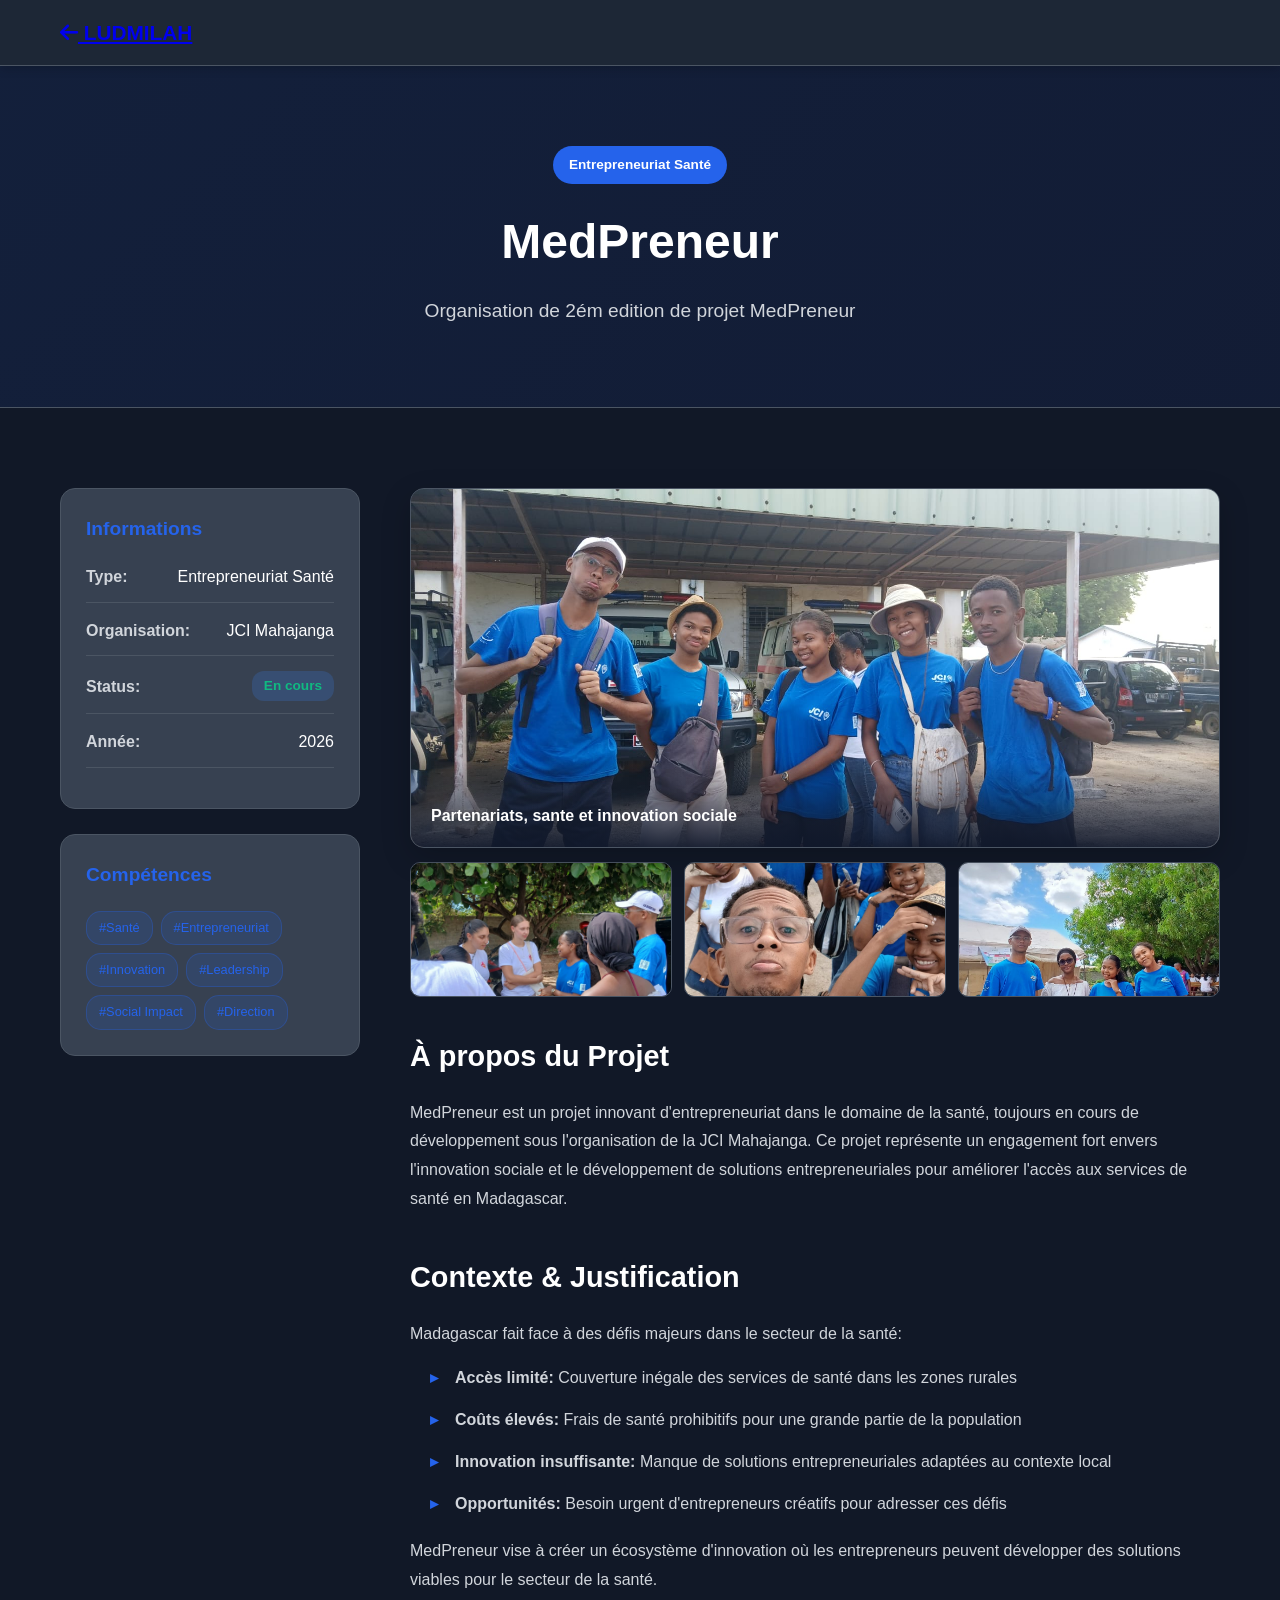
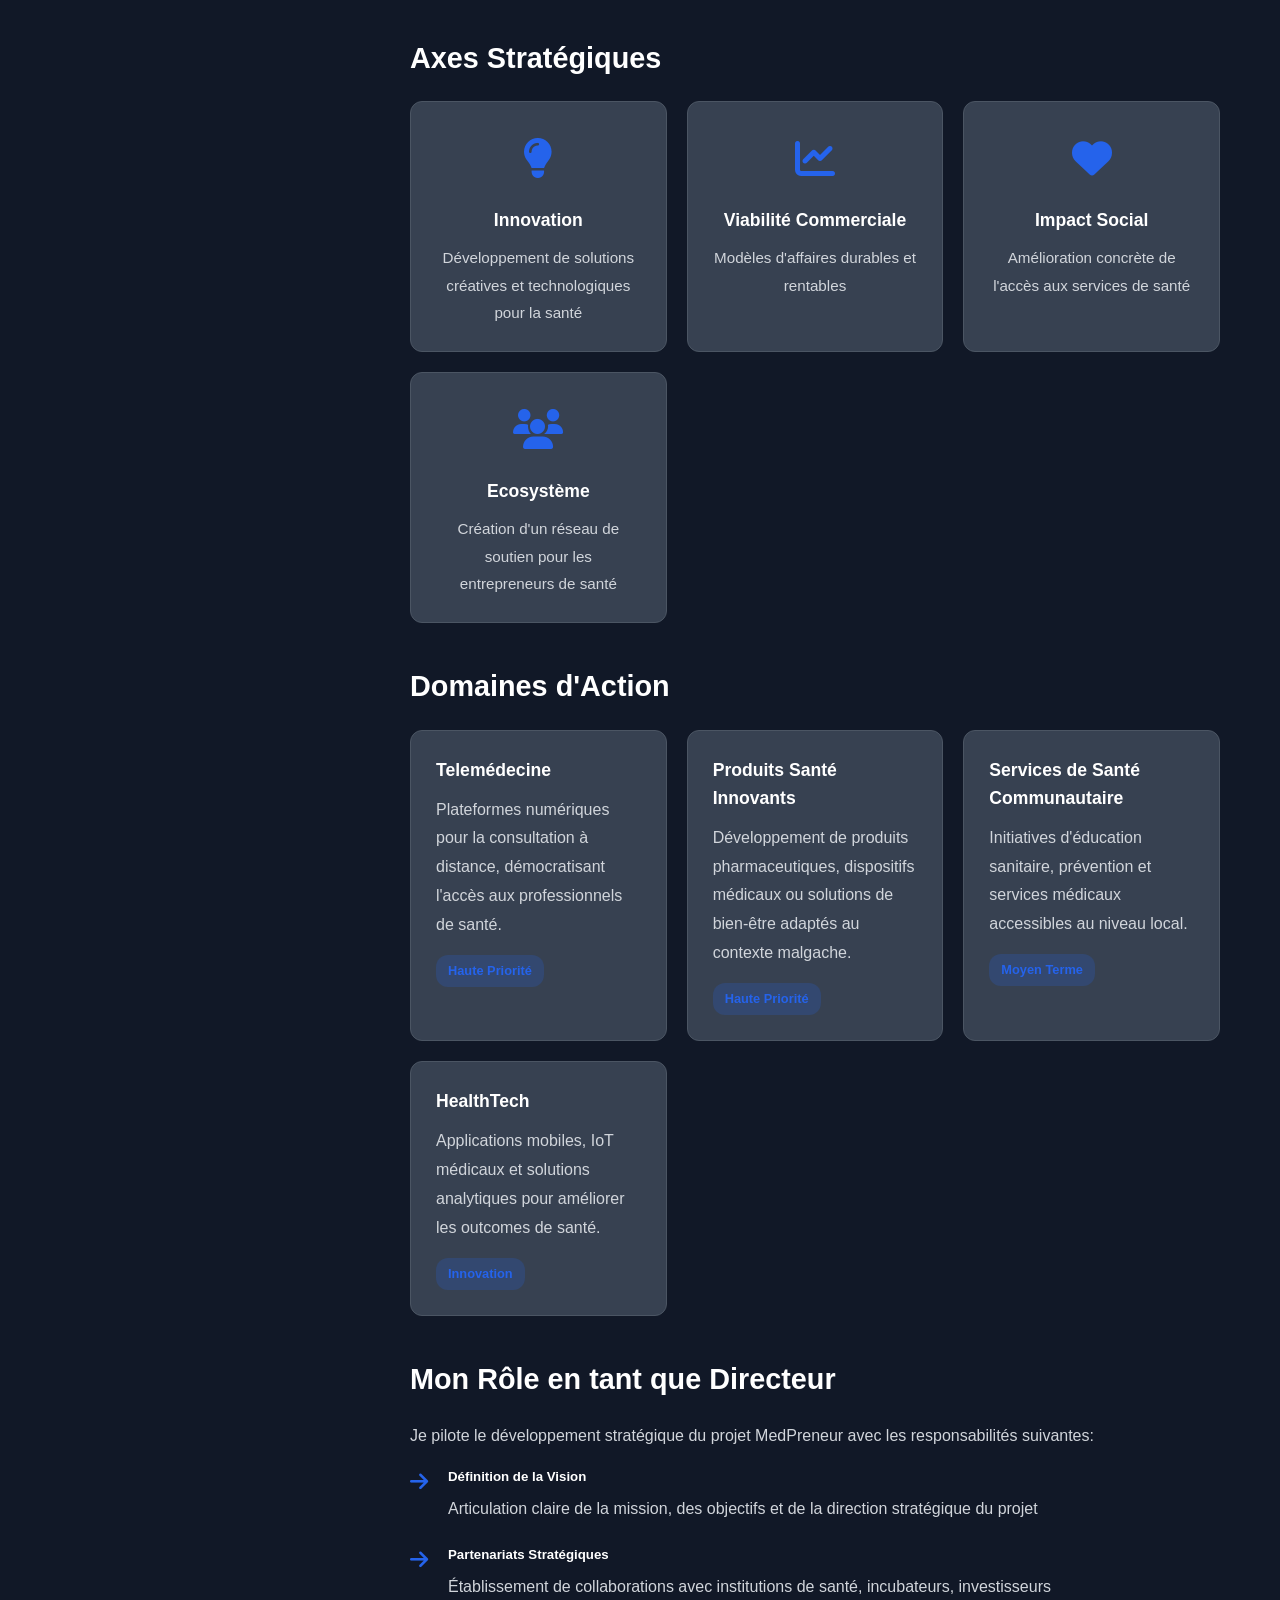
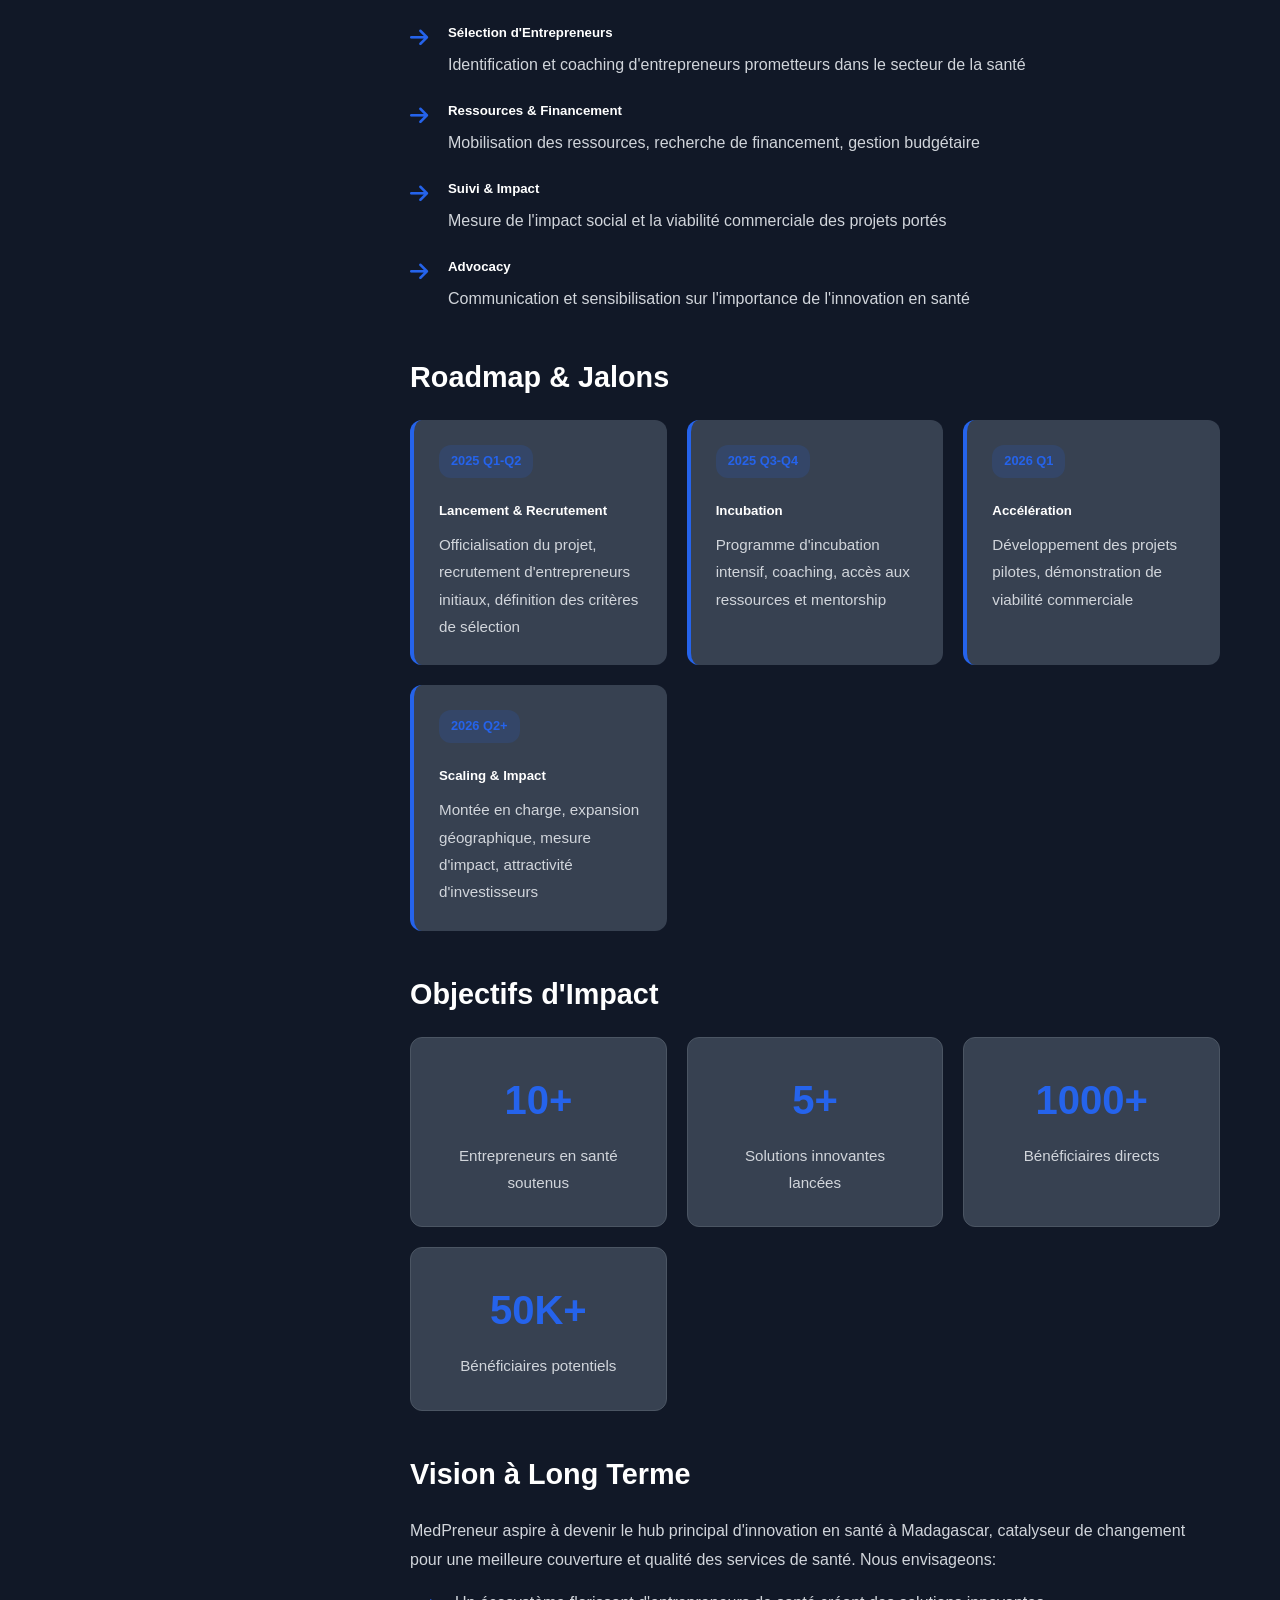
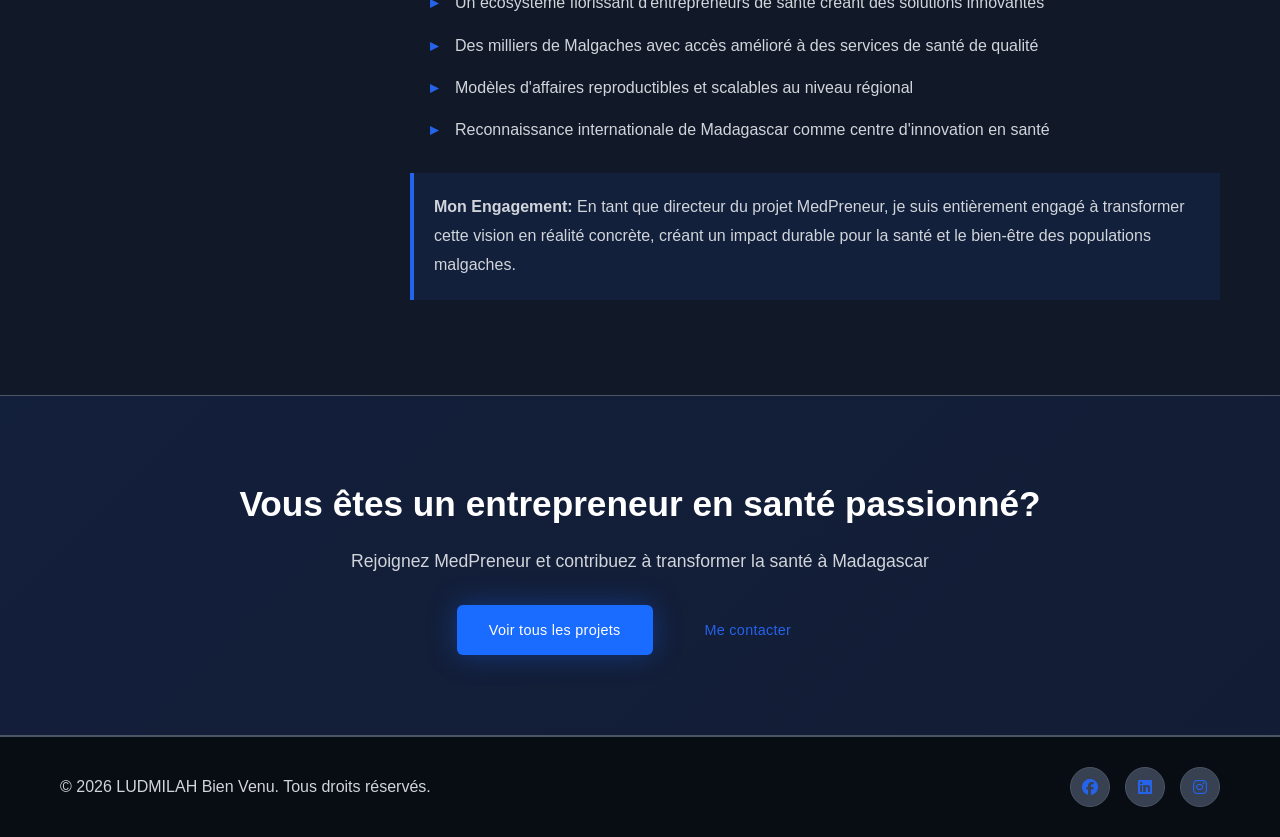
==== commit 2de35963: "Modification du fichier project-medpreneur" ====
--- a/project-medpreneur.html
+++ b/project-medpreneur.html
@@ -25,7 +25,7 @@
             <div class="project-header">
                 <span class="project-badge">Entrepreneuriat Santé</span>
                 <h1>MedPreneur</h1>
-                <p class="project-subtitle">Innovation entrepreneuriale pour le secteur de la santé</p>
+                <p class="project-subtitle">Organisation de 2ém edition de projet MedPreneur </p>
             </div>
         </div>
     </section>
@@ -52,7 +52,7 @@
                         </div>
                         <div class="info-row">
                             <span class="info-label">Année:</span>
-                            <span>2025 - 2026</span>
+                            <span>2026</span>
                         </div>
                     </div>
 
--- a/styles.css
+++ b/styles.css
@@ -1,15 +1,19 @@
+@import url('https://fonts.googleapis.com/css2?family=Syne:wght@400;700;800&family=Outfit:wght@300;400;500&display=swap');
+
 /* ===== Variables CSS ===== */
 :root {
     --primary-color: #2563eb;
-    --secondary-color: #1e40af;
-    --accent-color: #3b82f6;
-    --dark-bg: #1f2937;
+    --secondary-color: #0f2f5f;
+    --accent-color: #10b981;
+    --dark-bg: #111827;
     --card-bg: #374151;
     --light-bg: #f3f4f6;
     --text-primary: #ffffff;
     --text-secondary: #d1d5db;
     --border-color: #4b5563;
     --shadow: 0 10px 30px rgba(0, 0, 0, 0.2);
+    --font-heading: 'Montserrat', 'Segoe UI', sans-serif;
+    --font-body: 'Inter', 'Segoe UI', Tahoma, Geneva, Verdana, sans-serif;
 }
 
 /* ===== Reset & Global Styles ===== */
@@ -24,10 +28,18 @@
 }
 
 body {
-    font-family: 'Segoe UI', Tahoma, Geneva, Verdana, sans-serif;
+    font-family: var(--font-body);
     background-color: var(--dark-bg);
     color: var(--text-primary);
     line-height: 1.6;
+}
+
+h1,
+h2,
+h3,
+h4 {
+    font-family: var(--font-heading);
+    letter-spacing: 0;
 }
 
 .container {
@@ -109,42 +121,150 @@
 
 /* ===== Hero Section ===== */
 .hero {
-    padding: 100px 20px;
-    background: linear-gradient(135deg, rgba(37, 99, 235, 0.1), rgba(30, 64, 175, 0.1));
-    border-bottom: 1px solid var(--border-color);
+    position: relative;
+    overflow: hidden;
+    min-height: calc(100vh - 74px);
+    padding: 86px 20px 78px;
+    background:
+        radial-gradient(circle at 76% 22%, rgba(59, 130, 246, 0.22), transparent 30%),
+        radial-gradient(circle at 18% 18%, rgba(16, 185, 129, 0.1), transparent 26%),
+        linear-gradient(135deg, #0a0f1e 0%, #0d1628 52%, #050812 100%);
+    border-bottom: 1px solid rgba(148, 163, 184, 0.14);
+}
+
+.hero::before {
+    content: '';
+    position: absolute;
+    inset: 0;
+    background-image:
+        linear-gradient(rgba(255, 255, 255, 0.035) 1px, transparent 1px),
+        linear-gradient(90deg, rgba(255, 255, 255, 0.035) 1px, transparent 1px);
+    background-size: 44px 44px;
+    mask-image: linear-gradient(135deg, rgba(0, 0, 0, 0.95), transparent 78%);
+    opacity: 0.34;
+    pointer-events: none;
+}
+
+.hero::after {
+    content: '';
+    position: absolute;
+    width: 560px;
+    height: 560px;
+    right: -180px;
+    top: 12%;
+    border-radius: 50%;
+    background: radial-gradient(circle, rgba(59, 130, 246, 0.18), transparent 68%);
+    filter: blur(10px);
+    pointer-events: none;
 }
 
 .hero-container {
+    position: relative;
+    z-index: 1;
     max-width: 1200px;
     margin: 0 auto;
     display: grid;
-    grid-template-columns: 1fr 1fr;
-    gap: 40px;
+    grid-template-columns: minmax(0, 1.08fr) minmax(320px, 0.92fr);
+    gap: 54px;
     align-items: center;
 }
 
-.hero-content h1 {
-    font-size: 3.5rem;
-    font-weight: 700;
-    margin-bottom: 15px;
-    background: linear-gradient(135deg, var(--primary-color), var(--secondary-color));
-    -webkit-background-clip: text;
-    -webkit-text-fill-color: transparent;
-    background-clip: text;
+.hero-content {
+    max-width: 680px;
+}
+
+.hero-kicker {
+    display: inline-flex;
+    align-items: center;
+    width: fit-content;
+    min-height: 36px;
+    padding: 7px 14px;
+    margin-bottom: 18px;
+    color: #bfdbfe;
+    font-size: 0.78rem;
+    font-weight: 800;
+    letter-spacing: 0;
+    background: rgba(59, 130, 246, 0.14);
+    border: 1px solid rgba(59, 130, 246, 0.36);
+    border-radius: 999px;
+    box-shadow: 0 12px 30px rgba(59, 130, 246, 0.1);
+}
+
+.hero-title {
+    max-width: 720px;
+    color: #ffffff;
+    font-size: clamp(2.35rem, 5vw, 3.5rem);
+    font-weight: 800;
+    line-height: 1.04;
+    margin-bottom: 20px;
 }
 
 .hero-subtitle {
-    font-size: 1.3rem;
-    color: var(--text-secondary);
+    max-width: 580px;
+    font-size: clamp(1rem, 1.5vw, 1.12rem);
+    color: #cbd5e1;
     margin-bottom: 30px;
+    line-height: 1.65;
+}
+
+.hero-actions {
+    display: flex;
+    align-items: center;
+    gap: 14px;
+    flex-wrap: wrap;
+}
+
+.hero-cta {
+    min-width: 168px;
+    text-align: center;
+}
+
+.hero .btn-primary {
+    background: #3b82f6;
+    color: #ffffff;
+    box-shadow: 0 18px 38px rgba(59, 130, 246, 0.32);
+}
+
+.hero .btn-primary:hover {
+    background: #2563eb;
+    box-shadow: 0 20px 42px rgba(59, 130, 246, 0.42);
+}
+
+.btn-outline {
+    background: rgba(255, 255, 255, 0.03);
+    border: 1px solid rgba(203, 213, 225, 0.38);
+    color: #e2e8f0;
+}
+
+.btn-outline:hover {
+    background: rgba(59, 130, 246, 0.12);
+    border-color: rgba(59, 130, 246, 0.72);
+    color: #ffffff;
+    transform: translateY(-3px);
+}
+
+.hero-image {
+    justify-self: end;
+    width: min(100%, 390px);
+    padding: 10px;
+    border-radius: 30px;
+    background:
+        linear-gradient(#0b1220, #0b1220) padding-box,
+        linear-gradient(145deg, rgba(59, 130, 246, 0.86), rgba(255, 255, 255, 0.18), rgba(16, 185, 129, 0.42)) border-box;
+    border: 1px solid transparent;
+    box-shadow:
+        0 0 0 1px rgba(59, 130, 246, 0.16),
+        0 26px 70px rgba(2, 6, 23, 0.52),
+        0 0 58px rgba(59, 130, 246, 0.2);
 }
 
 .hero-image img {
     width: 100%;
-    max-width: 400px;
-    border-radius: 20px;
-    box-shadow: var(--shadow);
-    border: 2px solid var(--border-color);
+    max-height: 520px;
+    object-fit: contain;
+    border-radius: 22px;
+    display: block;
+    background: radial-gradient(circle at 50% 18%, rgba(59, 130, 246, 0.14), rgba(15, 23, 42, 0.94));
 }
 
 /* ===== Buttons ===== */
@@ -167,7 +287,7 @@
 
 .btn-primary:hover {
     transform: translateY(-3px);
-    box-shadow: 0 10px 20px rgba(168, 85, 247, 0.3);
+    box-shadow: 0 10px 20px rgba(37, 99, 235, 0.36);
 }
 
 .btn-secondary {
@@ -329,39 +449,61 @@
 
 .experience-timeline {
     position: relative;
-    display: grid;
-    gap: 24px;
-    padding-left: 30px;
+    display: flex;
+    flex-direction: column;
+    gap: 34px;
+    padding: 12px 0;
 }
 
 .experience-timeline::before {
     content: '';
     position: absolute;
-    top: 12px;
-    bottom: 12px;
-    left: 24px;
-    width: 2px;
-    background: linear-gradient(180deg, var(--primary-color), rgba(59, 130, 246, 0.1));
+    top: 0;
+    bottom: 0;
+    left: 50%;
+    width: 3px;
+    border-radius: 999px;
+    background: linear-gradient(180deg, var(--primary-color), var(--accent-color));
+    transform: translateX(-50%);
+    box-shadow: 0 0 28px rgba(37, 99, 235, 0.3);
 }
 
 .timeline-card {
     position: relative;
     display: grid;
-    grid-template-columns: 58px 1fr;
-    gap: 22px;
-    align-items: start;
+    grid-template-columns: minmax(0, 1fr) 72px minmax(0, 1fr);
+    gap: 24px;
+    align-items: center;
+}
+
+.timeline-card:nth-child(odd) .timeline-icon {
+    grid-column: 2;
+}
+
+.timeline-card:nth-child(odd) .timeline-body {
+    grid-column: 1;
+    grid-row: 1;
+}
+
+.timeline-card:nth-child(even) .timeline-icon {
+    grid-column: 2;
+}
+
+.timeline-card:nth-child(even) .timeline-body {
+    grid-column: 3;
+    grid-row: 1;
 }
 
 .timeline-icon {
-    width: 58px;
-    height: 58px;
-    border-radius: 16px;
+    width: 64px;
+    height: 64px;
+    border-radius: 50%;
     display: flex;
     align-items: center;
     justify-content: center;
     color: white;
-    background: linear-gradient(135deg, var(--primary-color), var(--secondary-color));
-    border: 1px solid rgba(255, 255, 255, 0.16);
+    background: linear-gradient(135deg, var(--primary-color), var(--accent-color));
+    border: 8px solid var(--dark-bg);
     box-shadow: 0 12px 28px rgba(37, 99, 235, 0.24);
     position: relative;
     z-index: 1;
@@ -372,17 +514,39 @@
 }
 
 .timeline-body {
-    background: linear-gradient(145deg, rgba(55, 65, 81, 0.98), rgba(31, 41, 55, 0.92));
+    position: relative;
+    background: linear-gradient(145deg, rgba(55, 65, 81, 0.96), rgba(17, 24, 39, 0.92));
     border: 1px solid rgba(255, 255, 255, 0.08);
-    border-radius: 14px;
+    border-radius: 16px;
     padding: 26px;
     box-shadow: 0 18px 44px rgba(0, 0, 0, 0.18);
     transition: transform 0.3s ease, border-color 0.3s ease, box-shadow 0.3s ease;
 }
 
+.timeline-body::before {
+    content: '';
+    position: absolute;
+    top: 50%;
+    width: 16px;
+    height: 16px;
+    background: inherit;
+    border-top: 1px solid rgba(255, 255, 255, 0.08);
+    border-right: 1px solid rgba(255, 255, 255, 0.08);
+    transform: translateY(-50%) rotate(45deg);
+}
+
+.timeline-card:nth-child(odd) .timeline-body::before {
+    right: -9px;
+}
+
+.timeline-card:nth-child(even) .timeline-body::before {
+    left: -9px;
+    transform: translateY(-50%) rotate(225deg);
+}
+
 .timeline-card.featured .timeline-body {
     border-color: rgba(59, 130, 246, 0.45);
-    background: linear-gradient(145deg, rgba(37, 99, 235, 0.18), rgba(55, 65, 81, 0.96));
+    background: linear-gradient(145deg, rgba(37, 99, 235, 0.2), rgba(17, 24, 39, 0.94));
 }
 
 .timeline-card:hover .timeline-body {
@@ -402,8 +566,15 @@
 
 .timeline-body h3 {
     font-size: 1.28rem;
-    margin-bottom: 10px;
+    margin-bottom: 6px;
     color: var(--text-primary);
+}
+
+.timeline-company {
+    display: inline-block;
+    color: #93c5fd;
+    font-weight: 800;
+    margin-bottom: 12px;
 }
 
 .timeline-body p {
@@ -431,8 +602,8 @@
     width: 8px;
     height: 8px;
     border-radius: 50%;
-    background: var(--primary-color);
-    box-shadow: 0 0 0 4px rgba(37, 99, 235, 0.14);
+    background: var(--accent-color);
+    box-shadow: 0 0 0 4px rgba(16, 185, 129, 0.14);
 }
 
 .leadership-panel {
@@ -527,33 +698,373 @@
 }
 
 /* ===== Projects Section ===== */
+
+/* === Hero styles from hero-section snippet === */
+.hero {
+  min-height: 100vh !important;
+  display: grid !important;
+  grid-template-columns: 1fr 1fr !important;
+  align-items: center;
+  padding: 7rem 4rem 4rem;
+  position: relative;
+  overflow: hidden;
+  gap: 3rem;
+}
+
+/* Fond atmosphérique */
+.hero::before {
+  content: '';
+  position: absolute;
+  inset: 0;
+  background:
+    radial-gradient(ellipse 60% 70% at 15% 50%, rgba(26,107,255,0.18) 0%, transparent 60%),
+    radial-gradient(ellipse 40% 50% at 80% 20%, rgba(59,130,246,0.1) 0%, transparent 50%),
+    radial-gradient(ellipse 50% 60% at 90% 80%, rgba(10,25,70,0.4) 0%, transparent 60%);
+  pointer-events: none;
+}
+
+/* Grille de points subtile */
+.hero::after {
+  content: '';
+  position: absolute;
+  inset: 0;
+  background-image: radial-gradient(rgba(255,255,255,0.04) 1px, transparent 1px);
+  background-size: 40px 40px;
+  pointer-events: none;
+}
+
+/* Contenu gauche */
+.hero-content {
+  position: relative;
+  z-index: 2;
+  animation: fadeUp 0.9s ease both;
+}
+
+@keyframes fadeUp {
+  from { opacity: 0; transform: translateY(30px); }
+  to   { opacity: 1; transform: translateY(0); }
+}
+
+.badge-row {
+  display: flex;
+  flex-wrap: wrap;
+  gap: 0.5rem;
+  margin-bottom: 1.75rem;
+}
+
+.badge {
+  display: inline-flex;
+  align-items: center;
+  gap: 6px;
+  font-size: 0.72rem;
+  font-weight: 500;
+  letter-spacing: 0.08em;
+  text-transform: uppercase;
+  padding: 5px 14px;
+  border-radius: 100px;
+  border: 1px solid;
+}
+
+.badge-blue {
+  background: rgba(26,107,255,0.15);
+  border-color: rgba(26,107,255,0.4);
+  color: #7eb3ff;
+}
+
+.badge-gold {
+  background: rgba(245,166,35,0.12);
+  border-color: rgba(245,166,35,0.35);
+  color: #f5c06a;
+}
+
+.badge-dot {
+  width: 5px; height: 5px;
+  border-radius: 50%;
+  background: currentColor;
+  opacity: 0.7;
+}
+
+.hero-title {
+  font-family: var(--font-heading);
+  font-size: clamp(2.4rem, 4.5vw, 3.8rem);
+  font-weight: 800;
+  line-height: 1.08;
+  letter-spacing: -0.02em;
+  margin-bottom: 1.5rem;
+  color: #ffffff;
+}
+
+.hero-title .highlight {
+  color: #3b82f6;
+  position: relative;
+  white-space: nowrap;
+}
+
+.hero-subtitle {
+  font-size: 1rem;
+  font-weight: 300;
+  color: rgba(255,255,255,0.7);
+  line-height: 1.7;
+  max-width: 420px;
+  margin-bottom: 2.5rem;
+}
+
+.cta-row {
+  display: flex;
+  gap: 1rem;
+  flex-wrap: wrap;
+}
+
+.btn {
+  display: inline-flex;
+  align-items: center;
+  gap: 8px;
+  padding: 0.85rem 2rem;
+  border-radius: 6px;
+  font-family: var(--font-body);
+  font-size: 0.9rem;
+  font-weight: 500;
+  text-decoration: none;
+  letter-spacing: 0.02em;
+  cursor: pointer;
+  border: none;
+  transition: all 0.25s ease;
+}
+
+.btn-primary {
+  background: #1a6bff;
+  color: #fff;
+  box-shadow: 0 0 28px rgba(26,107,255,0.35);
+}
+
+.btn-primary:hover {
+  background: #2d7aff;
+  box-shadow: 0 0 38px rgba(26,107,255,0.55);
+  transform: translateY(-2px);
+}
+
+.btn-outline {
+  background: transparent;
+  color: rgba(255,255,255,0.7);
+  border: 1px solid rgba(255,255,255,0.2);
+  border-radius: 6px;
+  padding: 0.85rem 2rem;
+}
+
+.btn-outline:hover {
+  background: rgba(255,255,255,0.06);
+  color: #ffffff;
+  border-color: rgba(255,255,255,0.4);
+  transform: translateY(-2px);
+}
+
+.btn svg {
+  width: 16px; height: 16px;
+  stroke: currentColor;
+  fill: none;
+  stroke-width: 2;
+  stroke-linecap: round;
+  stroke-linejoin: round;
+  flex-shrink: 0;
+}
+
+.stats-row {
+  display: flex;
+  gap: 2rem;
+  margin-top: 3rem;
+  padding-top: 2rem;
+  border-top: 1px solid rgba(255,255,255,0.08);
+}
+
+.stat { text-align: left; }
+
+.stat-num {
+  font-family: var(--font-heading);
+  font-size: 1.6rem;
+  font-weight: 800;
+  color: #ffffff;
+  line-height: 1;
+}
+
+.stat-label {
+  font-size: 0.75rem;
+  color: rgba(255,255,255,0.7);
+  margin-top: 4px;
+  font-weight: 300;
+}
+
+.hero-visual {
+  position: relative;
+  z-index: 2;
+  display: flex;
+  justify-content: center;
+  align-items: flex-end;
+  animation: fadeUp 0.9s 0.2s ease both;
+}
+
+.photo-frame {
+  position: relative;
+  width: min(380px, 100%);
+}
+
+.photo-frame::before {
+  content: '';
+  position: absolute;
+  bottom: -20px;
+  left: 50%;
+  transform: translateX(-50%);
+  width: 80%;
+  height: 60%;
+  background: radial-gradient(ellipse, rgba(26,107,255,0.35) 0%, transparent 70%);
+  filter: blur(30px);
+  z-index: 0;
+}
+
+.photo-frame::after {
+  content: '';
+  position: absolute;
+  inset: -2px;
+  border-radius: 18px 18px 0 0;
+  background: linear-gradient(135deg, rgba(26,107,255,0.6), rgba(59,130,246,0.1), rgba(26,107,255,0.4));
+  z-index: 1;
+  animation: shimmer 4s linear infinite;
+}
+
+@keyframes shimmer {
+  0%   { opacity: 0.6; }
+  50%  { opacity: 1; }
+  100% { opacity: 0.6; }
+}
+
+.photo-img {
+  position: relative;
+  z-index: 2;
+  width: 100%;
+  border-radius: 16px 16px 0 0;
+  display: block;
+  object-fit: cover;
+  object-position: top center;
+  max-height: 520px;
+  filter: contrast(1.05) brightness(1.02);
+}
+
+.photo-badge {
+  position: absolute;
+  top: 1.5rem;
+  right: -1rem;
+  z-index: 10;
+  background: rgba(5,12,26,0.9);
+  backdrop-filter: blur(10px);
+  border: 1px solid rgba(26,107,255,0.3);
+  border-radius: 10px;
+  padding: 0.65rem 1rem;
+  display: flex;
+  align-items: center;
+  gap: 8px;
+  font-size: 0.8rem;
+  font-weight: 500;
+  white-space: nowrap;
+  box-shadow: 0 8px 24px rgba(0,0,0,0.4);
+  animation: float 3s ease-in-out infinite;
+}
+
+@keyframes float {
+  0%, 100% { transform: translateY(0); }
+  50%       { transform: translateY(-6px); }
+}
+
+.badge-icon {
+  width: 28px; height: 28px;
+  background: rgba(26,107,255,0.2);
+  border-radius: 6px;
+  display: flex;
+  align-items: center;
+  justify-content: center;
+  font-size: 14px;
+}
+
+.photo-badge-bottom {
+  position: absolute;
+  bottom: 2rem;
+  left: -1rem;
+  z-index: 10;
+  background: rgba(5,12,26,0.9);
+  backdrop-filter: blur(10px);
+  border: 1px solid rgba(245,166,35,0.25);
+  border-radius: 10px;
+  padding: 0.65rem 1rem;
+  display: flex;
+  align-items: center;
+  gap: 8px;
+  font-size: 0.8rem;
+  font-weight: 500;
+  white-space: nowrap;
+  box-shadow: 0 8px 24px rgba(0,0,0,0.4);
+  animation: float 3s 1.5s ease-in-out infinite;
+}
+
+.badge-icon-gold {
+  width: 28px; height: 28px;
+  background: rgba(245,166,35,0.15);
+  border-radius: 6px;
+  display: flex;
+  align-items: center;
+  justify-content: center;
+  font-size: 14px;
+}
+
+@media (max-width: 768px) {
+  .hero {
+    grid-template-columns: 1fr !important;
+    padding: 6rem 1.5rem 3rem;
+    text-align: center;
+    gap: 2rem;
+  }
+
+  .badge-row { justify-content: center; }
+  .hero-subtitle { margin: 0 auto 2rem; }
+  .cta-row { justify-content: center; }
+  .stats-row { justify-content: center; }
+
+  .hero-visual { order: -1; }
+  .photo-frame { width: min(280px, 80%); }
+  .photo-badge { right: 0; top: 1rem; }
+  .photo-badge-bottom { left: 0; }
+}
+
+/* End hero styles */
 .projects {
-    padding: 80px 20px;
-    background-color: var(--dark-bg);
+    padding: 88px 20px;
+    background:
+        linear-gradient(180deg, rgba(17, 24, 39, 1), rgba(15, 23, 42, 0.96)),
+        var(--dark-bg);
 }
 
 .projects-grid {
     display: grid;
-    grid-template-columns: repeat(auto-fit, minmax(350px, 1fr));
-    gap: 30px;
+    grid-template-columns: repeat(3, minmax(0, 1fr));
+    gap: 24px;
 }
 
 .project-card {
-    background: var(--card-bg);
-    border-radius: 15px;
+    display: flex;
+    flex-direction: column;
+    background: linear-gradient(145deg, rgba(55, 65, 81, 0.96), rgba(17, 24, 39, 0.92));
+    border-radius: 18px;
     overflow: hidden;
-    border: 1px solid var(--border-color);
-    transition: all 0.3s ease;
+    border: 1px solid rgba(255, 255, 255, 0.08);
+    box-shadow: 0 18px 44px rgba(2, 6, 23, 0.22);
+    transition: transform 0.3s ease, border-color 0.3s ease, box-shadow 0.3s ease;
 }
 
 .project-card:hover {
-    transform: translateY(-10px);
-    box-shadow: var(--shadow);
-    border-color: var(--primary-color);
+    transform: translateY(-8px);
+    box-shadow: 0 26px 58px rgba(2, 6, 23, 0.36);
+    border-color: rgba(59, 130, 246, 0.5);
 }
 
 .project-media {
-    padding: 14px 14px 0;
+    padding: 0;
 }
 
 .project-image {
@@ -561,12 +1072,12 @@
     width: 100%;
     overflow: hidden;
     margin: 0;
-    border-radius: 12px;
+    border-radius: 0;
     background: rgba(15, 23, 42, 0.55);
 }
 
 .project-image-main {
-    height: 220px;
+    height: 230px;
 }
 
 .project-image img,
@@ -591,7 +1102,7 @@
 }
 
 .project-gallery {
-    display: grid;
+    display: none;
     grid-template-columns: repeat(2, minmax(0, 1fr));
     gap: 10px;
     margin-top: 10px;
@@ -610,12 +1121,16 @@
 }
 
 .project-card .project-content {
-    padding: 25px;
+    display: flex;
+    flex: 1;
+    flex-direction: column;
+    padding: 24px;
 }
 
 .project-content h3 {
-    font-size: 1.5rem;
-    margin-bottom: 8px;
+    font-size: 1.35rem;
+    margin-bottom: 14px;
+    color: var(--text-primary);
 }
 
 .project-category {
@@ -625,9 +1140,57 @@
     margin-bottom: 12px;
 }
 
+.project-badges {
+    display: flex;
+    flex-wrap: wrap;
+    gap: 8px;
+    margin-bottom: 14px;
+}
+
+.project-badges .project-badge {
+    display: inline-flex;
+    align-items: center;
+    min-height: 28px;
+    padding: 5px 10px;
+    border-radius: 999px;
+    font-size: 0.78rem;
+    font-weight: 800;
+    border: 1px solid transparent;
+}
+
+.project-badges .badge-food {
+    color: #bbf7d0;
+    background: rgba(16, 185, 129, 0.14);
+    border-color: rgba(16, 185, 129, 0.28);
+}
+
+.project-badges .badge-business {
+    color: #bfdbfe;
+    background: rgba(37, 99, 235, 0.16);
+    border-color: rgba(37, 99, 235, 0.28);
+}
+
+.project-badges .badge-project {
+    color: #ddd6fe;
+    background: rgba(124, 58, 237, 0.16);
+    border-color: rgba(124, 58, 237, 0.28);
+}
+
+.project-badges .badge-award {
+    color: #fde68a;
+    background: rgba(245, 158, 11, 0.16);
+    border-color: rgba(245, 158, 11, 0.32);
+}
+
+.project-badges .badge-health {
+    color: #fecdd3;
+    background: rgba(225, 29, 72, 0.16);
+    border-color: rgba(225, 29, 72, 0.28);
+}
+
 .project-description {
     color: var(--text-secondary);
-    margin-bottom: 15px;
+    margin-bottom: 18px;
     line-height: 1.6;
 }
 
@@ -635,23 +1198,51 @@
     display: flex;
     flex-wrap: wrap;
     gap: 8px;
-    margin-bottom: 15px;
+    margin-bottom: 20px;
 }
 
 .project-tags span {
-    background: rgba(168, 85, 247, 0.1);
-    color: var(--primary-color);
+    background: rgba(37, 99, 235, 0.1);
+    color: #bfdbfe;
     padding: 5px 10px;
     border-radius: 15px;
     font-size: 0.8rem;
-    border: 1px solid rgba(168, 85, 247, 0.3);
+    border: 1px solid rgba(147, 197, 253, 0.16);
+}
+
+.project-content .btn {
+    margin-top: auto;
+    width: fit-content;
+}
+
+.project-content .btn-secondary {
+    background: var(--primary-color);
+    border-color: var(--primary-color);
+    color: #ffffff;
+    box-shadow: 0 14px 30px rgba(37, 99, 235, 0.26);
+}
+
+.project-content .btn-secondary:hover {
+    background: #1d4ed8;
+    border-color: #1d4ed8;
+    transform: translateY(-2px);
 }
 
 /* ===== Skills Section ===== */
 .skills-section {
-    padding: 80px 20px;
-    background: linear-gradient(135deg, rgba(37, 99, 235, 0.05), rgba(30, 64, 175, 0.05));
+    padding: 88px 20px;
+    background:
+        radial-gradient(circle at 12% 20%, rgba(59, 130, 246, 0.14), transparent 28%),
+        linear-gradient(135deg, rgba(37, 99, 235, 0.08), rgba(15, 23, 42, 0.24));
     border-top: 1px solid var(--border-color);
+}
+
+.skills-intro {
+    max-width: 720px;
+    color: var(--text-secondary);
+    margin: -14px 0 34px;
+    font-size: 1.05rem;
+    line-height: 1.8;
 }
 
 .skills-grid {
@@ -662,46 +1253,124 @@
 
 .premium-skills {
     display: grid;
-    grid-template-columns: repeat(auto-fit, minmax(240px, 1fr));
+    grid-template-columns: repeat(auto-fit, minmax(260px, 1fr));
     gap: 20px;
 }
 
 .skill-category {
-    background: var(--card-bg);
-    padding: 25px;
+    --skill-level: 80%;
+    position: relative;
+    overflow: hidden;
+    background: linear-gradient(145deg, rgba(55, 65, 81, 0.96), rgba(17, 24, 39, 0.86));
+    padding: 24px;
+    border-radius: 16px;
+    border: 1px solid rgba(255, 255, 255, 0.08);
+    box-shadow: 0 18px 42px rgba(2, 6, 23, 0.2);
+    transition: transform 0.3s ease, border-color 0.3s ease, box-shadow 0.3s ease;
+}
+
+.skill-category::before {
+    content: '';
+    position: absolute;
+    inset: 0;
+    background: linear-gradient(135deg, rgba(37, 99, 235, 0.16), transparent 42%);
+    opacity: 0;
+    transition: opacity 0.3s ease;
+    pointer-events: none;
+}
+
+.skill-category:hover {
+    transform: translateY(-7px);
+    border-color: rgba(59, 130, 246, 0.55);
+    box-shadow: 0 24px 52px rgba(2, 6, 23, 0.34);
+}
+
+.skill-category:hover::before {
+    opacity: 1;
+}
+
+.skill-icon {
+    position: relative;
+    z-index: 1;
+    width: 50px;
+    height: 50px;
     border-radius: 15px;
-    border: 1px solid var(--border-color);
-    transition: all 0.3s ease;
-}
-
-.skill-category:hover {
-    transform: translateY(-5px);
-    border-color: var(--primary-color);
-    box-shadow: 0 16px 36px rgba(0, 0, 0, 0.18);
-}
-
-.skill-category > i {
-    width: 46px;
-    height: 46px;
-    border-radius: 14px;
     display: flex;
     align-items: center;
     justify-content: center;
     color: white;
     background: linear-gradient(135deg, var(--primary-color), var(--secondary-color));
-    margin-bottom: 16px;
+    margin-bottom: 18px;
     font-size: 1.1rem;
+    box-shadow: 0 14px 30px rgba(37, 99, 235, 0.28);
+}
+
+.skill-card-top {
+    position: relative;
+    z-index: 1;
+    display: flex;
+    align-items: start;
+    justify-content: space-between;
+    gap: 16px;
+    margin-bottom: 12px;
 }
 
 .skill-category h3 {
-    color: var(--primary-color);
-    margin-bottom: 15px;
-    font-size: 1.2rem;
+    color: var(--text-primary);
+    font-size: 1.16rem;
+    line-height: 1.25;
+}
+
+.skill-card-top span {
+    flex-shrink: 0;
+    color: #bfdbfe;
+    font-size: 0.9rem;
+    font-weight: 800;
+    padding: 5px 9px;
+    border-radius: 999px;
+    background: rgba(37, 99, 235, 0.16);
+    border: 1px solid rgba(147, 197, 253, 0.18);
 }
 
 .skill-category p {
+    position: relative;
+    z-index: 1;
     color: var(--text-secondary);
     line-height: 1.7;
+    min-height: 82px;
+    margin-bottom: 18px;
+}
+
+.skill-progress {
+    position: relative;
+    z-index: 1;
+    width: 100%;
+    height: 9px;
+    overflow: hidden;
+    border-radius: 999px;
+    background: rgba(15, 23, 42, 0.78);
+    border: 1px solid rgba(255, 255, 255, 0.08);
+}
+
+.skill-progress span {
+    display: block;
+    width: var(--skill-level);
+    height: 100%;
+    border-radius: inherit;
+    background: linear-gradient(90deg, #60a5fa, var(--primary-color), #1d4ed8);
+    box-shadow: 0 0 18px rgba(59, 130, 246, 0.55);
+    transform-origin: left;
+    animation: skillFill 1.1s ease both;
+}
+
+@keyframes skillFill {
+    from {
+        transform: scaleX(0);
+    }
+
+    to {
+        transform: scaleX(1);
+    }
 }
 
 .skill-category ul {
@@ -1517,6 +2186,10 @@
 
 /* Responsive: Project Pages */
 @media (max-width: 1024px) {
+    .projects-grid {
+        grid-template-columns: repeat(2, minmax(0, 1fr));
+    }
+
     .project-main {
         grid-template-columns: 1fr;
     }
@@ -1558,12 +2231,34 @@
         gap: 30px;
     }
 
-    .hero-content h1 {
-        font-size: 2rem;
+    .hero {
+        min-height: auto;
+        padding: 72px 20px 60px;
+    }
+
+    .hero-content {
+        text-align: left;
+    }
+
+    .hero-title {
+        font-size: clamp(2.2rem, 10vw, 3rem);
     }
 
     .hero-subtitle {
         font-size: 1rem;
+    }
+
+    .hero-image {
+        justify-self: start;
+        width: min(100%, 360px);
+    }
+
+    .hero-actions {
+        align-items: stretch;
+    }
+
+    .hero-actions .btn {
+        width: auto;
     }
 
     .about-wrapper {
@@ -1594,21 +2289,46 @@
     }
 
     .experience-timeline {
-        padding-left: 0;
+        gap: 22px;
+        padding-left: 20px;
     }
 
     .experience-timeline::before {
-        display: none;
+        display: block;
+        left: 20px;
+        transform: none;
     }
 
     .timeline-card {
-        grid-template-columns: 1fr;
+        grid-template-columns: 42px 1fr;
         gap: 14px;
+        align-items: start;
+    }
+
+    .timeline-card:nth-child(odd) .timeline-icon,
+    .timeline-card:nth-child(even) .timeline-icon {
+        grid-column: 1;
+        grid-row: 1;
+    }
+
+    .timeline-card:nth-child(odd) .timeline-body,
+    .timeline-card:nth-child(even) .timeline-body {
+        grid-column: 2;
+        grid-row: 1;
     }
 
     .timeline-icon {
-        width: 52px;
-        height: 52px;
+        width: 42px;
+        height: 42px;
+        border-width: 5px;
+        font-size: 0.9rem;
+    }
+
+    .timeline-card:nth-child(odd) .timeline-body::before,
+    .timeline-card:nth-child(even) .timeline-body::before {
+        left: -9px;
+        right: auto;
+        transform: translateY(-50%) rotate(225deg);
     }
 
     .timeline-body,
@@ -1623,6 +2343,15 @@
     .premium-skills,
     .leadership-cards {
         grid-template-columns: 1fr;
+    }
+
+    .skills-intro {
+        margin-bottom: 26px;
+        font-size: 1rem;
+    }
+
+    .skill-category p {
+        min-height: auto;
     }
 
     .project-header h1 {
@@ -1674,12 +2403,25 @@
 }
 
 @media (max-width: 480px) {
-    .hero-content h1 {
-        font-size: 1.5rem;
+    .hero-title {
+        font-size: 2.05rem;
     }
 
     .hero-subtitle {
         font-size: 0.9rem;
+    }
+
+    .hero-kicker {
+        font-size: 0.72rem;
+        line-height: 1.4;
+    }
+
+    .hero-actions {
+        flex-direction: column;
+    }
+
+    .hero-actions .btn {
+        width: 100%;
     }
 
     .section-title {
@@ -1695,3 +2437,389 @@
         font-size: 0.9rem;
     }
 }
+
+/* ===== Netlify hero hotfix ===== */
+.hero {
+    min-height: 100vh !important;
+    display: grid !important;
+    grid-template-columns: 1fr 1fr !important;
+    align-items: center !important;
+    gap: 3rem !important;
+    padding: 7rem 4rem 4rem !important;
+    background:
+        radial-gradient(ellipse 60% 70% at 15% 50%, rgba(26, 107, 255, 0.18) 0%, transparent 60%),
+        radial-gradient(ellipse 40% 50% at 80% 20%, rgba(59, 130, 246, 0.1) 0%, transparent 50%),
+        linear-gradient(135deg, #071120 0%, #0a0f1e 45%, #050812 100%) !important;
+}
+
+.hero .hero-content,
+.hero .hero-visual {
+    position: relative !important;
+    z-index: 2 !important;
+}
+
+.hero .hero-title {
+    color: #ffffff !important;
+    font-size: clamp(3rem, 5vw, 4.6rem) !important;
+    line-height: 1.08 !important;
+    letter-spacing: 0 !important;
+}
+
+.hero .hero-title .highlight {
+    color: #3b82f6 !important;
+}
+
+.hero .hero-subtitle {
+    color: rgba(255, 255, 255, 0.72) !important;
+    max-width: 520px !important;
+}
+
+.hero .cta-row {
+    display: flex !important;
+    align-items: center !important;
+    gap: 1rem !important;
+    flex-wrap: wrap !important;
+}
+
+.hero .btn {
+    display: inline-flex !important;
+    align-items: center !important;
+    justify-content: center !important;
+    gap: 8px !important;
+    border-radius: 6px !important;
+    padding: 0.85rem 2rem !important;
+    text-decoration: none !important;
+    min-height: 52px !important;
+}
+
+.hero .btn svg {
+    width: 16px !important;
+    height: 16px !important;
+    stroke: currentColor !important;
+    fill: none !important;
+    stroke-width: 2 !important;
+    flex-shrink: 0 !important;
+}
+
+.hero .btn-outline {
+    background: transparent !important;
+    color: rgba(255, 255, 255, 0.7) !important;
+    border: 1px solid rgba(255, 255, 255, 0.2) !important;
+    border-radius: 6px !important;
+    padding: 0.85rem 2rem !important;
+}
+
+.hero .photo-frame {
+    width: min(420px, 100%) !important;
+    margin: 0 auto !important;
+}
+
+.hero .photo-img {
+    display: block !important;
+    width: 100% !important;
+    height: auto !important;
+    max-height: 560px !important;
+    object-fit: cover !important;
+    object-position: top center !important;
+}
+
+@media (max-width: 900px) {
+    .hero {
+        grid-template-columns: 1fr !important;
+        min-height: auto !important;
+        padding: 6rem 1.5rem 3rem !important;
+        gap: 2rem !important;
+        text-align: left !important;
+    }
+
+    .hero .hero-title {
+        font-size: clamp(2.4rem, 11vw, 3.6rem) !important;
+    }
+
+    .hero .hero-visual {
+        order: 0 !important;
+    }
+
+    .hero .photo-frame {
+        width: min(360px, 100%) !important;
+    }
+}
+
+@media (max-width: 520px) {
+    .hero .badge-row,
+    .hero .cta-row,
+    .hero .stats-row {
+        justify-content: flex-start !important;
+    }
+
+    .hero .btn {
+        width: 100% !important;
+    }
+
+    .hero .photo-badge,
+    .hero .photo-badge-bottom {
+        position: static !important;
+        margin: 0.75rem 0 !important;
+        width: fit-content !important;
+    }
+}
+
+/* ===== Hero replacement styles ===== */
+.hero {
+    min-height: 100vh !important;
+    display: grid !important;
+    grid-template-columns: 1fr 1fr !important;
+    align-items: center !important;
+    padding: 7rem 4rem 4rem !important;
+    position: relative !important;
+    overflow: hidden !important;
+    gap: 3rem !important;
+}
+
+.hero::before {
+    content: '';
+    position: absolute;
+    inset: 0;
+    background:
+        radial-gradient(ellipse 60% 70% at 15% 50%, rgba(26, 107, 255, 0.18) 0%, transparent 60%),
+        radial-gradient(ellipse 40% 50% at 80% 20%, rgba(59, 130, 246, 0.1) 0%, transparent 50%),
+        radial-gradient(ellipse 50% 60% at 90% 80%, rgba(10, 25, 70, 0.4) 0%, transparent 60%);
+    pointer-events: none;
+}
+
+.hero::after {
+    content: '';
+    position: absolute;
+    inset: 0;
+    background-image: radial-gradient(rgba(255, 255, 255, 0.04) 1px, transparent 1px);
+    background-size: 40px 40px;
+    pointer-events: none;
+}
+
+.hero-content,
+.hero-visual {
+    position: relative;
+    z-index: 2;
+    animation: fadeUp 0.9s ease both;
+}
+
+.hero-visual {
+    display: flex;
+    justify-content: center;
+    align-items: flex-end;
+    animation-delay: 0.2s;
+}
+
+.badge-row {
+    display: flex;
+    flex-wrap: wrap;
+    gap: 0.5rem;
+    margin-bottom: 1.75rem;
+}
+
+.badge {
+    display: inline-flex;
+    align-items: center;
+    gap: 6px;
+    font-size: 0.72rem;
+    font-weight: 500;
+    letter-spacing: 0.08em;
+    text-transform: uppercase;
+    padding: 5px 14px;
+    border-radius: 100px;
+    border: 1px solid;
+}
+
+.badge-blue {
+    background: rgba(26, 107, 255, 0.15);
+    border-color: rgba(26, 107, 255, 0.4);
+    color: #7eb3ff;
+}
+
+.badge-gold {
+    background: rgba(245, 166, 35, 0.12);
+    border-color: rgba(245, 166, 35, 0.35);
+    color: #f5c06a;
+}
+
+.badge-dot {
+    width: 5px;
+    height: 5px;
+    border-radius: 50%;
+    background: currentColor;
+    opacity: 0.7;
+}
+
+.hero-title {
+    font-family: 'Syne', sans-serif !important;
+    font-size: clamp(2.4rem, 4.5vw, 3.8rem) !important;
+    font-weight: 800 !important;
+    line-height: 1.08 !important;
+    letter-spacing: -0.02em !important;
+    margin-bottom: 1.5rem !important;
+    color: #ffffff !important;
+}
+
+.hero-title .highlight {
+    color: #3b82f6 !important;
+    position: relative;
+    white-space: nowrap;
+}
+
+.hero-subtitle {
+    font-family: 'Outfit', sans-serif;
+    font-size: 1rem;
+    font-weight: 300;
+    color: rgba(255, 255, 255, 0.7) !important;
+    line-height: 1.7;
+    max-width: 420px;
+    margin-bottom: 2.5rem;
+}
+
+.cta-row {
+    display: flex !important;
+    gap: 1rem !important;
+    flex-wrap: wrap !important;
+}
+
+.hero .btn {
+    display: inline-flex !important;
+    align-items: center !important;
+    gap: 8px !important;
+    padding: 0.85rem 2rem !important;
+    border-radius: 6px !important;
+    font-family: 'Outfit', sans-serif !important;
+    font-size: 0.9rem !important;
+    font-weight: 500 !important;
+    text-decoration: none !important;
+    letter-spacing: 0.02em !important;
+    cursor: pointer !important;
+    border: none;
+    transition: all 0.25s ease;
+}
+
+.hero .btn-primary {
+    background: #1a6bff !important;
+    color: #ffffff !important;
+    box-shadow: 0 0 28px rgba(26, 107, 255, 0.35) !important;
+}
+
+.hero .btn-outline {
+    background: transparent !important;
+    color: rgba(255, 255, 255, 0.7) !important;
+    border: 1px solid rgba(255, 255, 255, 0.2) !important;
+}
+
+.hero .btn svg {
+    width: 16px !important;
+    height: 16px !important;
+    stroke: currentColor !important;
+    fill: none !important;
+    stroke-width: 2 !important;
+    stroke-linecap: round !important;
+    stroke-linejoin: round !important;
+    flex-shrink: 0 !important;
+}
+
+.stats-row {
+    display: flex;
+    gap: 2rem;
+    margin-top: 3rem;
+    padding-top: 2rem;
+    border-top: 1px solid rgba(255, 255, 255, 0.08);
+}
+
+.stat {
+    text-align: left;
+}
+
+.stat-num {
+    font-family: 'Syne', sans-serif;
+    font-size: 1.6rem;
+    font-weight: 800;
+    color: #ffffff;
+    line-height: 1;
+}
+
+.stat-label {
+    font-size: 0.75rem;
+    color: rgba(255, 255, 255, 0.7);
+    margin-top: 4px;
+    font-weight: 300;
+}
+
+.photo-frame {
+    position: relative;
+    width: min(380px, 100%) !important;
+}
+
+.photo-frame::before {
+    content: '';
+    position: absolute;
+    bottom: -20px;
+    left: 50%;
+    transform: translateX(-50%);
+    width: 80%;
+    height: 60%;
+    background: radial-gradient(ellipse, rgba(26, 107, 255, 0.35) 0%, transparent 70%);
+    filter: blur(30px);
+    z-index: 0;
+}
+
+.photo-frame::after {
+    content: '';
+    position: absolute;
+    inset: -2px;
+    border-radius: 18px 18px 0 0;
+    background: linear-gradient(135deg, rgba(26, 107, 255, 0.6), rgba(59, 130, 246, 0.1), rgba(26, 107, 255, 0.4));
+    z-index: 1;
+    animation: shimmer 4s linear infinite;
+}
+
+.photo-img {
+    position: relative !important;
+    z-index: 2 !important;
+    width: 100% !important;
+    border-radius: 16px 16px 0 0 !important;
+    display: block !important;
+    object-fit: cover !important;
+    object-position: top center !important;
+    max-height: 520px !important;
+    filter: contrast(1.05) brightness(1.02);
+}
+
+@media (max-width: 768px) {
+    .hero {
+        grid-template-columns: 1fr !important;
+        padding: 6rem 1.5rem 3rem !important;
+        text-align: center !important;
+        gap: 2rem !important;
+    }
+
+    .badge-row,
+    .cta-row,
+    .stats-row {
+        justify-content: center !important;
+    }
+
+    .hero-subtitle {
+        margin: 0 auto 2rem;
+    }
+
+    .hero-visual {
+        order: -1 !important;
+    }
+
+    .photo-frame {
+        width: min(280px, 80%) !important;
+    }
+
+    .photo-badge {
+        right: 0 !important;
+        top: 1rem !important;
+    }
+
+    .photo-badge-bottom {
+        left: 0 !important;
+    }
+}
